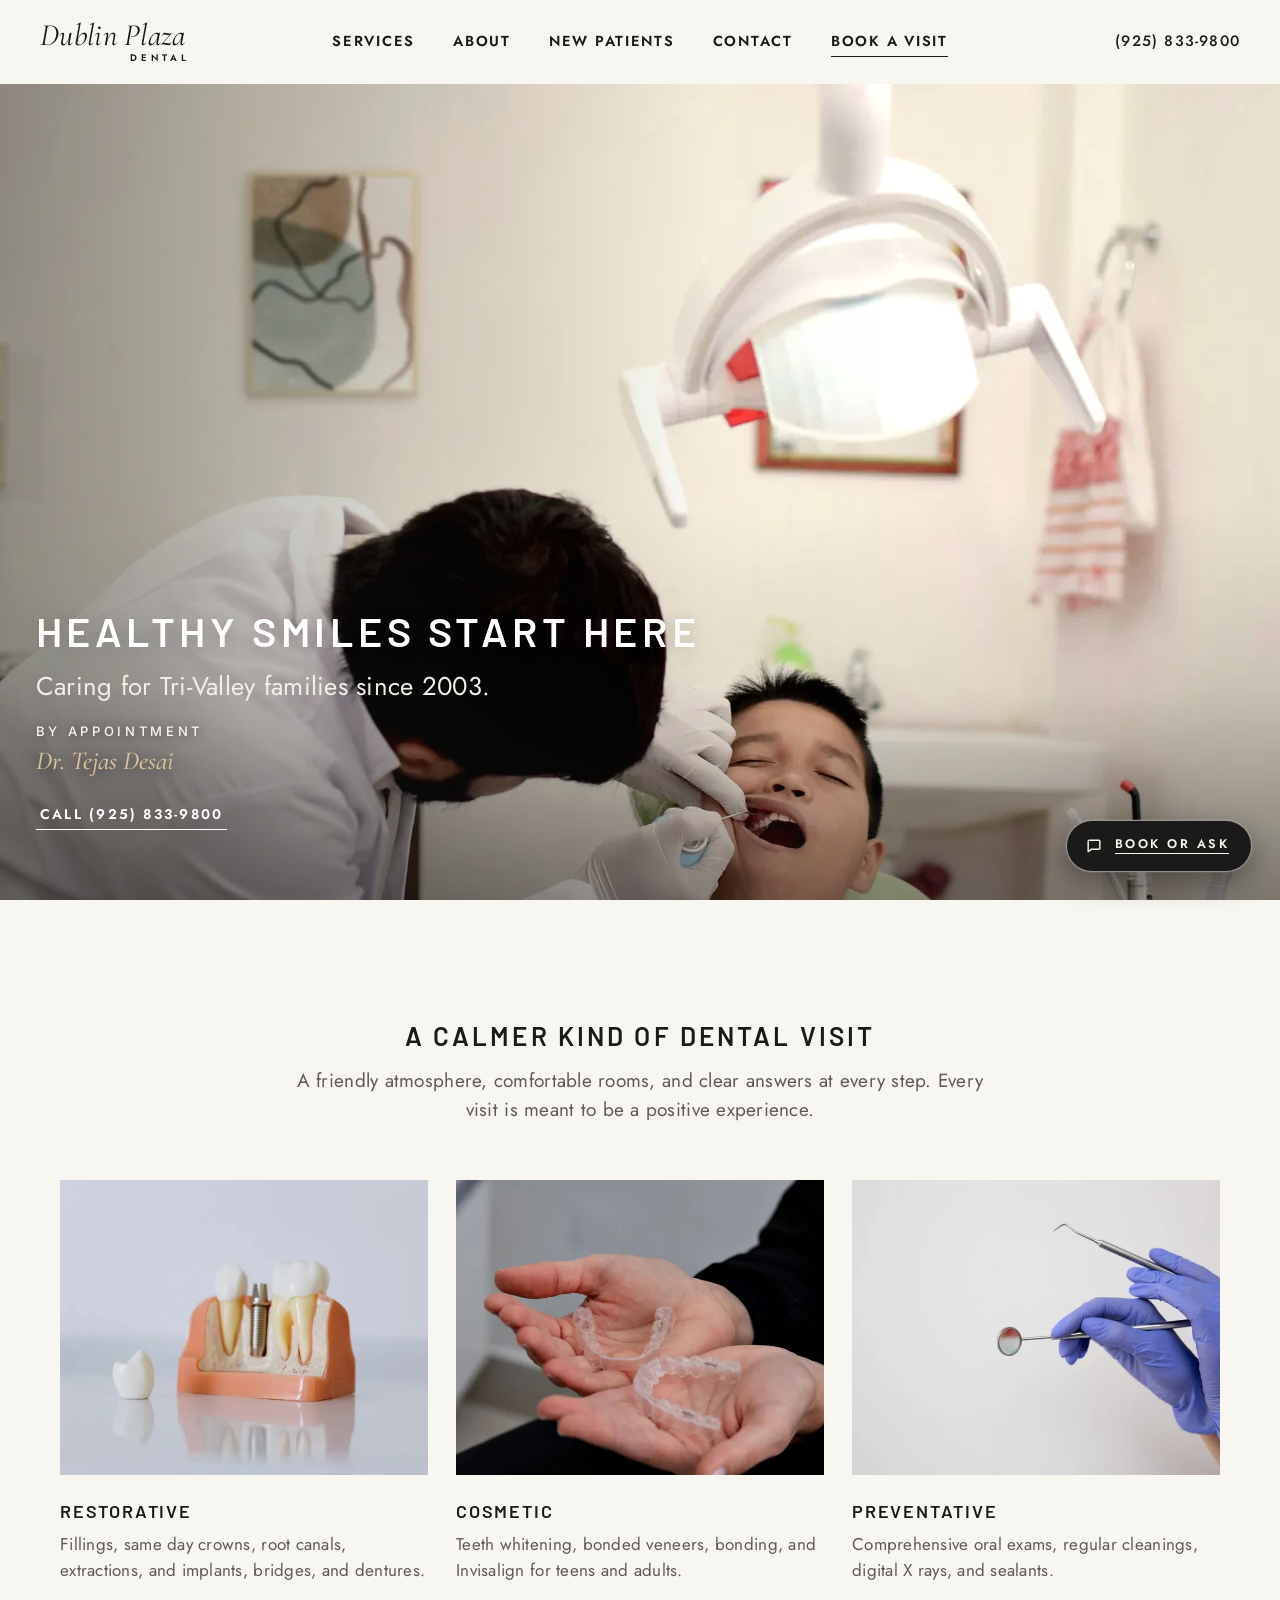
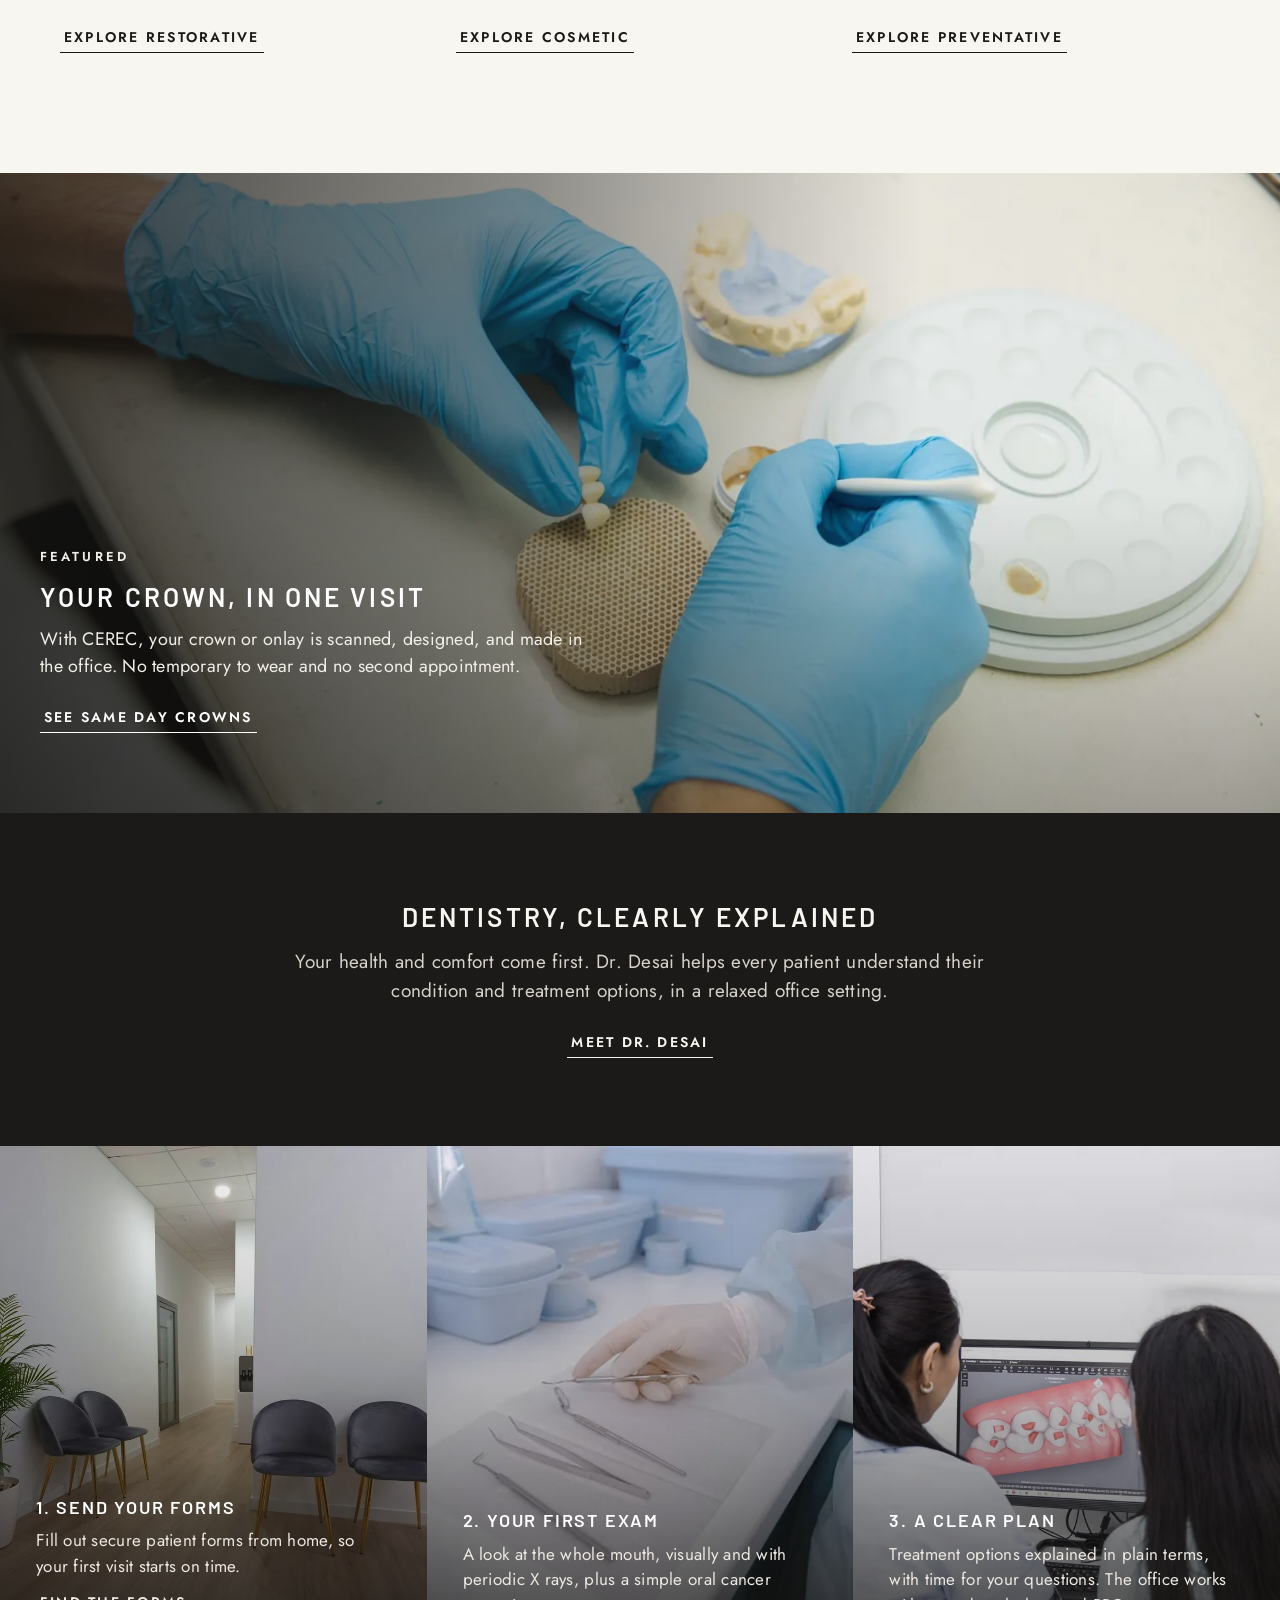
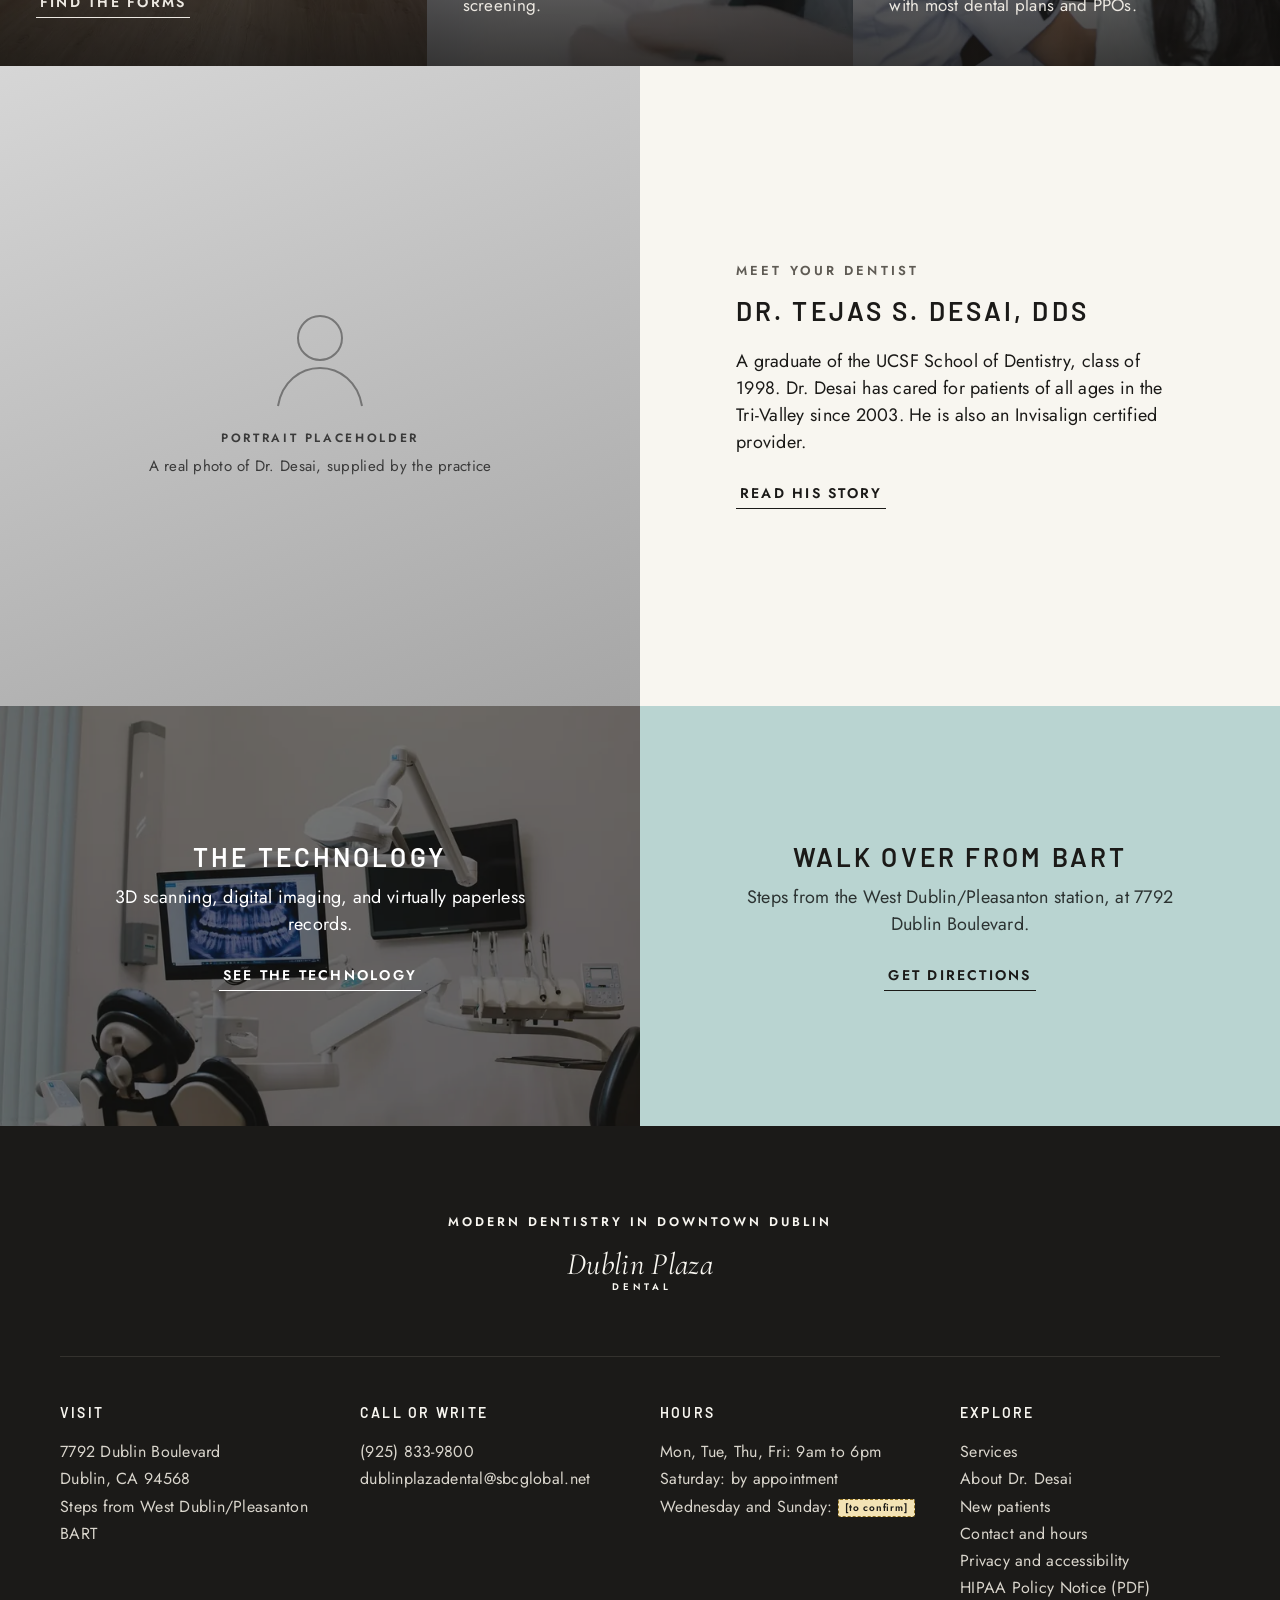
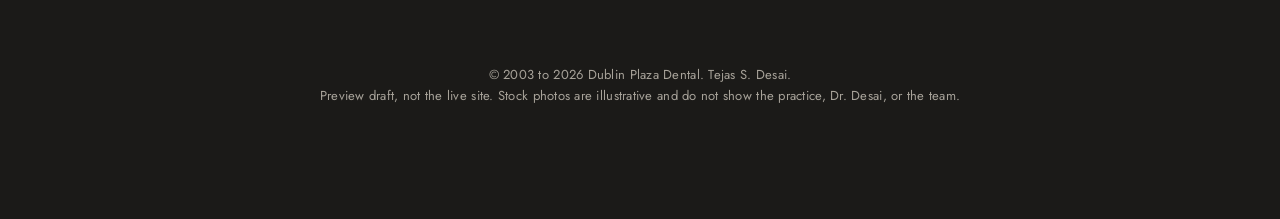
==== index.html @ 6b8dfa7a "Add Dublin Plaza Dental site draft for GitHub Pages preview." ====
<!doctype html>
<html lang="en"><head><meta charset="utf-8"><meta name="viewport" content="width=device-width, initial-scale=1">
<title>Dublin Plaza Dental | Dr. Tejas S. Desai | Dentist in Dublin, CA</title>
<meta name="description" content="Restorative, cosmetic, and preventative dentistry from Dr. Tejas S. Desai, caring for Tri-Valley families in downtown Dublin since 2003.">
<meta name="robots" content="noindex, nofollow">
<link rel="canonical" href="https://agentiksystems.ai/dublinplazadental/">
<meta property="og:type" content="website"><meta property="og:site_name" content="Dublin Plaza Dental">
<meta property="og:title" content="Dublin Plaza Dental | Dr. Tejas S. Desai | Dentist in Dublin, CA"><meta property="og:description" content="Restorative, cosmetic, and preventative dentistry from Dr. Tejas S. Desai, caring for Tri-Valley families in downtown Dublin since 2003.">
<meta property="og:url" content="https://agentiksystems.ai/dublinplazadental/"><meta property="og:image" content="https://agentiksystems.ai/dublinplazadental/images/og-image.jpg">
<meta property="og:image:width" content="1200"><meta property="og:image:height" content="630">
<meta property="og:image:alt" content="A patient in a dental chair talking with a clinician in a treatment room"><meta name="twitter:card" content="summary_large_image">
<meta name="theme-color" content="#f8f6f0">
<link rel="icon" href="favicon.svg" type="image/svg+xml">
<link rel="preload" href="fonts/jost-latin.woff2" as="font" type="font/woff2" crossorigin>
<link rel="preload" href="fonts/barlow-600-latin.woff2" as="font" type="font/woff2" crossorigin>
<link rel="stylesheet" href="styles.css"><link rel="stylesheet" href="chat.css">
<style>
/* v5 hero rotation: restore natural color, soft type veil. */
.hero>img{filter:saturate(1.05) contrast(1.03) brightness(1.01);object-position:50% 50%}
.hero::after{background:linear-gradient(90deg,rgba(20,19,17,.40) 0%,rgba(20,19,17,.16) 30%,rgba(20,19,17,0) 56%),linear-gradient(0deg,rgba(20,19,17,.44) 0%,rgba(20,19,17,.10) 26%,rgba(20,19,17,0) 48%)}
.hero .tint{position:absolute;inset:0;pointer-events:none;background:linear-gradient(90deg,rgba(185,212,209,.05),rgba(40,30,20,.04) 40%,transparent 70%)}
.hero[data-hero=consult]>img{object-position:50% 50%}
.hero[data-hero=chair]>img{object-position:50% 50%}
.hero[data-hero=scan]>img{object-position:50% 50%}
.hero[data-hero=light]>img{object-position:50% 50%}
</style>
<script src="hero-rotate.js"></script>
<script type="application/ld+json">{"@context": "https://schema.org", "@type": "Dentist", "name": "Dublin Plaza Dental", "url": "https://www.desaidpd.com/", "telephone": "+1-925-833-9800", "email": "dublinplazadental@sbcglobal.net", "image": "https://agentiksystems.ai/dublinplazadental/images/og-image.jpg", "address": {"@type": "PostalAddress", "streetAddress": "7792 Dublin Boulevard", "addressLocality": "Dublin", "addressRegion": "CA", "postalCode": "94568", "addressCountry": "US"}, "openingHoursSpecification": [{"@type": "OpeningHoursSpecification", "dayOfWeek": ["Monday", "Tuesday", "Thursday", "Friday"], "opens": "09:00", "closes": "18:00"}], "foundingDate": "2003", "areaServed": "Tri-Valley, California", "employee": {"@type": "Person", "name": "Tejas S. Desai", "jobTitle": "Dentist", "alumniOf": {"@type": "CollegeOrUniversity", "name": "University of California, San Francisco School of Dentistry"}, "memberOf": {"@type": "Organization", "name": "American Dental Association"}}}</script>
</head><body>
<a class="skip" href="#main">Skip to main content</a>
<header class="hdr"><div class="wrap">
<a class="mark" href="index.html" aria-label="Dublin Plaza Dental, home"><span class="s">Dublin Plaza</span> <span class="d">Dental</span></a>
<button class="menu-btn" type="button" aria-expanded="false" aria-controls="site-nav"><span class="menu-lbl">Menu</span><span class="bars" aria-hidden="true"><i></i><i></i><i></i></span></button>
<nav class="nav" id="site-nav" aria-label="Main"><a href="services.html">Services</a><a href="about.html">About</a><a href="new-patients.html">New patients</a><a href="contact.html">Contact</a><a class="book" href="contact.html#request">Book a visit</a><a class="nav-tel" href="tel:+19258339800">Call (925) 833-9800</a></nav>
<a class="tel" href="tel:+19258339800">(925) 833-9800</a>
</div></header>
<main id="main">

<section class="hero" id="hero" aria-labelledby="hero-h">
<script>dpdWriteHero();</script>
<noscript><img src="images/hero-consult-1440.webp" alt="A patient in a dental chair talking with a clinician in a treatment room with wood hexagon tile" width="2880" height="1632"></noscript>
<div class="tint" aria-hidden="true"></div>
<div class="copy">
<h1 id="hero-h">Healthy smiles start here</h1>
<p class="sub">Caring for Tri-Valley families since 2003.</p>
<p class="sign">By appointment<strong>Dr. Tejas Desai</strong></p>
<div class="ctas"><a class="cta" href="tel:+19258339800">Call (925) 833-9800</a></div>
</div>
<!-- Homepage hero stills are credited in IMAGE-CREDITS.md. -->
</section>

<section class="sec center" aria-labelledby="intro-h"><div class="wrap">
<div class="head rv"><h2 id="intro-h">A calmer kind of dental visit</h2>
<p class="lede">A friendly atmosphere, comfortable rooms, and clear answers at every step. Every visit is meant to be a positive experience.</p></div>
<div class="tiles" style="text-align:left">
<article class="tile rv"><figure><img src="images/implant-model-800.webp" srcset="images/implant-model-800.webp 800w, images/implant-model-1600.webp 1600w" sizes="(max-width:640px) 100vw, (max-width:1024px) 50vw, 400px" width="1600" height="1067" alt="A dental implant model with a crown beside it on a light table" loading="lazy" decoding="async"></figure>
<h3>Restorative</h3><p>Fillings, same day crowns, root canals, extractions, and implants, bridges, and dentures.</p><a class="cta" href="restorative.html">Explore restorative</a></article>
<article class="tile rv d1"><figure><img src="images/clear-aligners-hands-800.webp" srcset="images/clear-aligners-hands-800.webp 800w, images/clear-aligners-hands-1600.webp 1600w" sizes="(max-width:640px) 100vw, (max-width:1024px) 50vw, 400px" width="1600" height="1067" alt="Open hands holding a pair of clear aligners" loading="lazy" decoding="async"></figure>
<h3>Cosmetic</h3><p>Teeth whitening, bonded veneers, bonding, and Invisalign for teens and adults.</p><a class="cta" href="cosmetic.html">Explore cosmetic</a></article>
<article class="tile rv d2"><figure><img src="images/mirror-and-explorer-800.webp" srcset="images/mirror-and-explorer-800.webp 800w, images/mirror-and-explorer-1600.webp 1600w" sizes="(max-width:640px) 100vw, (max-width:1024px) 50vw, 400px" width="1600" height="1067" alt="A gloved hand holding a dental mirror and explorer" loading="lazy" decoding="async"></figure>
<h3>Preventative</h3><p>Comprehensive oral exams, regular cleanings, digital X rays, and sealants.</p><a class="cta" href="preventative.html">Explore preventative</a></article>
</div></div></section>

<section class="panel" aria-labelledby="crown-h">
<img src="images/hands-shaping-restoration-800.webp" srcset="images/hands-shaping-restoration-800.webp 800w, images/hands-shaping-restoration-1600.webp 1600w" sizes="100vw" width="1600" height="1066" alt="Gloved hands shaping a dental restoration at a bright workbench" loading="lazy" decoding="async">
<div class="copy rv"><p class="eyebrow">Featured</p><h2 id="crown-h">Your crown, in one visit</h2>
<p>With CEREC, your crown or onlay is scanned, designed, and made in the office. No temporary to wear and no second appointment.</p>
<div class="ctas"><a class="cta" href="restorative.html#crowns">See same day crowns</a></div></div>
</section>

<section class="sec tight dark center" aria-labelledby="explain-h"><div class="wrap rv">
<h2 id="explain-h">Dentistry, clearly explained</h2>
<p class="lede">Your health and comfort come first. Dr. Desai helps every patient understand their condition and treatment options, in a relaxed office setting.</p>
<div class="ctas"><a class="cta" href="about.html">Meet Dr. Desai</a></div>
</div></section>

<section class="steps" aria-label="Your first visit">
<div class="step"><img src="images/calm-waiting-area-800.webp" srcset="images/calm-waiting-area-800.webp 800w, images/calm-waiting-area-1600.webp 1350w" sizes="(max-width:1024px) 100vw, 34vw" width="1350" height="1800" alt="A quiet hallway with upholstered chairs and a wood floor" loading="lazy" decoding="async"><div class="copy rv"><h3>1. Send your forms</h3><p>Fill out secure patient forms from home, so your first visit starts on time.</p><p><a class="cta" href="new-patients.html#forms">Find the forms</a></p></div></div>
<div class="step"><img src="images/gloved-hands-instruments-800.webp" srcset="images/gloved-hands-instruments-800.webp 800w, images/gloved-hands-instruments-1600.webp 1600w" sizes="(max-width:1024px) 100vw, 34vw" width="1600" height="1067" alt="Gloved hands setting out sterile dental instruments on a tray" loading="lazy" decoding="async"><div class="copy rv d1"><h3>2. Your first exam</h3><p>A look at the whole mouth, visually and with periodic X rays, plus a simple oral cancer screening.</p></div></div>
<div class="step"><img src="images/consult-3d-scan-screen-800.webp" srcset="images/consult-3d-scan-screen-800.webp 800w, images/consult-3d-scan-screen-1600.webp 1600w" sizes="(max-width:1024px) 100vw, 34vw" width="1600" height="1600" alt="A clinician and a patient reviewing a 3D scan of teeth on a monitor" loading="lazy" decoding="async"><div class="copy rv d2"><h3>3. A clear plan</h3><p>Treatment options explained in plain terms, with time for your questions. The office works with most dental plans and PPOs.</p></div></div>
</section>

<section class="split" aria-labelledby="dr-h">
<div class="portrait" role="img" aria-label="Placeholder for a portrait of Dr. Desai"><div class="ph">
<svg viewBox="0 0 120 120" aria-hidden="true"><circle cx="60" cy="44" r="22" fill="none" stroke="currentColor" stroke-width="2"/><path d="M18 112c4-24 22-38 42-38s38 14 42 38" fill="none" stroke="currentColor" stroke-width="2"/></svg>
<b>Portrait placeholder</b><span>A real photo of Dr. Desai, supplied by the practice</span></div></div>
<div class="txt rv"><p class="eyebrow">Meet your dentist</p><h2 id="dr-h">Dr. Tejas S. Desai, DDS</h2>
<p style="margin-top:22px">A graduate of the UCSF School of Dentistry, class of 1998. Dr. Desai has cared for patients of all ages in the Tri‑Valley since 2003. He is also an Invisalign certified provider.</p>
<div class="ctas"><a class="cta" href="about.html">Read his story</a></div></div>
</section>

<section class="duo" aria-label="Technology and directions">
<div class="img"><img src="images/digital-xray-operatory-800.webp" srcset="images/digital-xray-operatory-800.webp 800w, images/digital-xray-operatory-1600.webp 1600w" sizes="(max-width:1024px) 100vw, 50vw" width="1600" height="1067" alt="A treatment room with a monitor showing a digital X ray" loading="lazy" decoding="async"><div class="in rv"><h2>The technology</h2><p>3D scanning, digital imaging, and virtually paperless records.</p><div class="ctas" style="justify-content:center"><a class="cta" href="about.html#technology">See the technology</a></div></div></div>
<div class="mistbg"><div class="rv"><h2>Walk over from BART</h2><p>Steps from the West Dublin/Pleasanton station, at 7792 Dublin Boulevard.</p><div class="ctas" style="justify-content:center"><a class="cta" href="contact.html#directions">Get directions</a></div></div></div>
</section>

</main>
<footer class="ftr"><div class="wrap">
<div class="top"><p class="tag">Modern dentistry in downtown Dublin</p><a class="mark" href="index.html" aria-label="Dublin Plaza Dental, home"><span class="s">Dublin Plaza</span> <span class="d">Dental</span></a></div>
<div class="grid">
<div><h2 class="h3">Visit</h2><address><p>7792 Dublin Boulevard<br>Dublin, CA 94568<br>Steps from West Dublin/Pleasanton BART</p></address></div>
<div><h2 class="h3">Call or write</h2><p><a href="tel:+19258339800">(925) 833-9800</a><br><a href="mailto:dublinplazadental@sbcglobal.net">dublinplazadental@sbcglobal.net</a></p></div>
<div><h2 class="h3">Hours</h2><p>Mon, Tue, Thu, Fri: 9am to 6pm<br>Saturday: by appointment<br>Wednesday and Sunday: <span class="tbc">[to confirm]</span></p></div>
<div><h2 class="h3">Explore</h2><ul><li><a href="services.html">Services</a></li><li><a href="about.html">About Dr. Desai</a></li><li><a href="new-patients.html">New patients</a></li><li><a href="contact.html">Contact and hours</a></li><li><a href="privacy.html">Privacy and accessibility</a></li><li><a href="https://www.desaidpd.com/documents/HIPAA_Policy.pdf" rel="noopener">HIPAA Policy Notice (PDF)</a></li></ul></div>
</div>
<p class="base">&copy; 2003 to 2026 Dublin Plaza Dental. Tejas S. Desai.<br>Preview draft, not the live site. Stock photos are illustrative and do not show the practice, Dr. Desai, or the team.</p>
</div></footer>
<script src="main.js" defer></script>
<script src="chat.js" defer></script>
</body></html>
---- styles.css ----
/* Dublin Plaza Dental, full site draft v1. Fonts are self hosted WOFF2 subsets (SIL OFL). */
@font-face{font-family:"Jost";src:url(fonts/jost-latin.woff2) format("woff2");font-weight:300 700;font-display:swap}
@font-face{font-family:"Barlow";src:url(fonts/barlow-600-latin.woff2) format("woff2");font-weight:600;font-display:swap}
@font-face{font-family:"Cormorant";src:url(fonts/cormorant-italic-latin.woff2) format("woff2");font-weight:300 700;font-style:italic;font-display:swap}
@font-face{font-family:"Inter";src:url(fonts/inter-500-latin.woff2) format("woff2");font-weight:500;font-display:swap}
:root{
  --ink:#1b1a18; --ink2:#2a2825; --paper:#f8f6f0; --paper2:#efebe2; --mist:#b9d4d1; --mist2:#dceae7;
  --stone:#5f5b54; --line:#d9d4c8; --white:#fff;
  --sans:"Jost",system-ui,sans-serif; --head:"Barlow","Jost",system-ui,sans-serif; --script:"Cormorant",Georgia,serif;
  --wrap:1240px; --hdr:84px;
}
*{box-sizing:border-box;margin:0;padding:0}
html{scroll-behavior:smooth;scroll-padding-top:var(--hdr)}
body{font:400 18px/1.5 var(--sans);letter-spacing:.015em;color:var(--ink);background:var(--paper);-webkit-font-smoothing:antialiased}
img,video{display:block;max-width:100%}
a{color:inherit}
ul{list-style:none}
.wrap{max-width:var(--wrap);margin:0 auto;padding:0 40px}
.sr{position:absolute!important;width:1px;height:1px;overflow:hidden;clip:rect(0 0 0 0);white-space:nowrap}
.skip{position:absolute;left:16px;top:-60px;background:var(--ink);color:var(--paper);padding:10px 16px;z-index:100;text-decoration:none;font-weight:600}
.skip:focus{top:12px}
:focus-visible{outline:2px solid var(--ink);outline-offset:3px}
.dark :focus-visible,.over :focus-visible,.ftr :focus-visible{outline-color:var(--mist)}

/* Type */
h1,h2,h3,.h{font-family:var(--head);font-weight:600;text-transform:uppercase;letter-spacing:.12em;line-height:1.2}
h1{font-size:34px}
h2{font-size:26px}
h3{font-size:18px;letter-spacing:.1em}
.eyebrow{font:600 13px/1 var(--sans);text-transform:uppercase;letter-spacing:.24em;color:var(--stone);margin-bottom:18px}
.dark .eyebrow,.over .eyebrow{color:var(--mist)}
.lede{font-size:19px;color:var(--stone);max-width:720px}
.dark .lede{color:#d6d2c9}
p+p{margin-top:14px}

/* Text link CTA, the Apa signature: uppercase with a thin rule under it */
.cta{display:inline-block;font:600 14px/1 var(--sans);text-transform:uppercase;letter-spacing:.16em;text-decoration:none;padding:0 4px 8px;border-bottom:1px solid currentColor;transition:border-color .3s,color .3s,letter-spacing .3s}
.cta:hover{border-color:var(--mist);letter-spacing:.2em}
.cta.dim{opacity:.85}
.ctas{display:flex;gap:36px;align-items:center;margin-top:30px;flex-wrap:wrap}
.center .ctas{justify-content:center}

/* Review notes for the practice: subtle, but easy for a reviewer to find */
.rn{display:inline-block;vertical-align:middle;margin-left:8px;font:600 10px/1 var(--sans);letter-spacing:.14em;text-transform:uppercase;color:var(--ink);background:var(--mist2);border:1px dashed #6f9692;padding:4px 7px;border-radius:2px;cursor:help}
.fine{font-size:13px;color:var(--stone);margin-top:16px;letter-spacing:.02em}
.dark .fine{color:#b9b4aa}

/* Header */
.hdr{position:sticky;top:0;z-index:50;height:var(--hdr);background:var(--paper);border-bottom:1px solid transparent;transition:box-shadow .3s,border-color .3s}
.hdr.scrolled{box-shadow:0 6px 24px rgba(27,26,24,.06);border-color:var(--line)}
.hdr .wrap{max-width:none;padding:0 40px;height:100%;display:grid;grid-template-columns:1fr auto 1fr;align-items:center}
.mark{display:inline-flex;flex-direction:column;align-items:flex-end;text-decoration:none;line-height:1;justify-self:start}
.mark .s{font:italic 400 31px/1 var(--script);letter-spacing:.01em}
.mark .d{font:600 9.5px/1 var(--sans);letter-spacing:.42em;margin:3px -.42em 0 0;text-transform:uppercase}
.nav{display:flex;gap:38px}
.nav a{font:600 14.5px/1 var(--sans);text-transform:uppercase;letter-spacing:.12em;text-decoration:none;padding:8px 0;border-bottom:1px solid transparent;transition:border-color .3s}
.nav a:hover,.nav a[aria-current=page]{border-color:var(--ink)}
.nav a.book{border-color:var(--ink)}
.nav a.book:hover{border-color:var(--mist)}
.hdr .tel{justify-self:end;font:500 15px/1 var(--sans);letter-spacing:.08em;text-decoration:none}
.hdr .tel:hover{text-decoration:underline;text-underline-offset:5px}

/* Hero */
.hero{position:relative;height:calc(100vh - var(--hdr));min-height:720px;max-height:900px;overflow:hidden;background:#cfd6d6;color:var(--white)}
.hero video,.hero>img{position:absolute;inset:0;width:100%;height:100%;object-fit:cover;filter:saturate(.82) contrast(1.02)}
.hero::after{content:"";position:absolute;inset:0;background:linear-gradient(90deg,rgba(20,19,17,.62) 0%,rgba(20,19,17,.28) 38%,rgba(20,19,17,0) 62%),linear-gradient(0deg,rgba(20,19,17,.5) 0%,rgba(20,19,17,0) 45%)}
.hero .copy{position:absolute;left:clamp(20px,2.8vw,40px);bottom:clamp(36px,5.5vw,72px);z-index:2;max-width:min(900px,calc(100% - 2 * clamp(20px,2.8vw,40px)))}
.hero h1{font-size:clamp(26px,1.15rem + 1.78vw,44px);font-weight:600;letter-spacing:.11em;line-height:1.12;text-wrap:balance;text-shadow:0 1px 18px rgba(0,0,0,.18)}
.hero .sub{font-size:clamp(17px,0.85rem + 0.95vw,27px);margin-top:clamp(10px,1vw,16px);max-width:min(540px,100%);color:#f1eee8}
.hero .sign{margin-top:clamp(14px,1.4vw,22px);font-family:"Inter",var(--sans);font-size:clamp(11px,0.5rem + 0.4vw,13px);font-weight:500;letter-spacing:.28em;text-transform:uppercase;color:rgba(255,251,244,.96);line-height:1.2;text-shadow:0 1px 10px rgba(0,0,0,.5)}
.hero .sign strong{display:block;font-family:var(--script);font-style:italic;font-weight:500;font-size:clamp(20px,1rem + 0.85vw,26px);letter-spacing:0;text-transform:none;color:#D8C29A;margin-top:6px;text-shadow:0 2px 14px rgba(0,0,0,.6)}
@media (min-width:1100px){
.hero .copy{max-width:min(900px,calc(100% - 40px - 428px))}
}
.vctl{position:absolute;right:40px;top:28px;z-index:3;display:flex;align-items:center;gap:10px;background:rgba(20,19,17,.42);color:#fff;border:1px solid rgba(255,255,255,.5);font:600 11px/1 var(--sans);letter-spacing:.16em;text-transform:uppercase;padding:9px 14px;border-radius:30px;cursor:pointer}
.vctl:hover{background:rgba(20,19,17,.65)}
.stock{position:absolute;right:12px;bottom:10px;z-index:3;font:400 11px/1.3 var(--sans);letter-spacing:.04em;color:#fff;background:rgba(20,19,17,.5);padding:4px 8px;border-radius:2px}

/* Sections */
.sec{padding:120px 0}
.sec.tight{padding:88px 0}
.alt{background:var(--paper2)}
.dark{background:var(--ink);color:var(--paper)}
.mistbg{background:var(--mist)}
.center{text-align:center}
.center .lede{margin:16px auto 0}
.head{margin-bottom:56px}

/* Tiles, three across, image above text */
.tiles{display:grid;grid-template-columns:repeat(3,1fr);gap:28px}
.tile figure{position:relative;overflow:hidden;aspect-ratio:4/3.2;background:var(--paper2)}
.tile img{width:100%;height:100%;object-fit:cover;transition:transform 1.2s cubic-bezier(.2,.7,.2,1)}
.tile:hover img{transform:scale(1.04)}
.tile h3{margin:26px 0 10px}
.tile p{color:var(--stone);font-size:17px;min-height:78px}
.tile .cta{margin-top:20px}

/* Full bleed image panel with copy lower left */
.panel{position:relative;min-height:640px;color:#fff;overflow:hidden;display:flex;align-items:flex-end}
.panel>img{position:absolute;inset:0;width:100%;height:100%;object-fit:cover}
.panel::after{content:"";position:absolute;inset:0;background:linear-gradient(90deg,rgba(20,19,17,.8) 0%,rgba(20,19,17,.45) 42%,rgba(20,19,17,.05) 72%),linear-gradient(0deg,rgba(20,19,17,.35) 0%,rgba(20,19,17,0) 50%)}
.panel .copy{position:relative;z-index:2;padding:0 40px 80px;max-width:640px}
.panel p{margin-top:14px;color:#f1eee8}
.panel .rn{background:rgba(255,255,255,.9)}

/* Steps: image tiles with numbered copy on top, edge to edge */
.steps{display:grid;grid-template-columns:repeat(3,1fr)}
.step{position:relative;min-height:520px;color:#fff;overflow:hidden;display:flex;align-items:flex-end}
.step>img{position:absolute;inset:0;width:100%;height:100%;object-fit:cover;transition:transform 1.4s cubic-bezier(.2,.7,.2,1)}
.step:hover>img{transform:scale(1.04)}
.step::after{content:"";position:absolute;inset:0;background:linear-gradient(0deg,rgba(20,19,17,.82) 0%,rgba(20,19,17,.25) 55%,rgba(20,19,17,.05) 100%)}
.step .copy{position:relative;z-index:2;padding:0 36px 48px}
.step p{margin-top:10px;font-size:17px;color:#ece8e1}
.step .stock{top:12px;bottom:auto}

/* Split layouts */
.split{display:grid;grid-template-columns:1fr 1fr;min-height:640px}
.split .txt{display:flex;flex-direction:column;justify-content:center;padding:90px 96px}
.split .media{position:relative;overflow:hidden}
.split .media>img{position:absolute;inset:0;width:100%;height:100%;object-fit:cover}
.split.rev .media{order:2}
.portrait{position:relative;background:linear-gradient(160deg,#d8d6d0,#a9a69f);display:flex;align-items:center;justify-content:center;min-height:640px;filter:grayscale(1)}
.portrait .ph{text-align:center;color:#3c3a36}
.portrait svg{width:120px;height:120px;opacity:.55;margin:0 auto 18px;display:block}
.portrait .ph b{display:block;font:600 12px/1 var(--sans);letter-spacing:.22em;text-transform:uppercase;margin-bottom:8px}
.portrait .ph span{font-size:15px}
.creds{display:grid;grid-template-columns:1fr 1fr;gap:22px 32px;margin-top:34px;padding-top:28px;border-top:1px solid var(--line)}
.creds b{display:block;font:600 13px/1.3 var(--head);letter-spacing:.14em;text-transform:uppercase}
.creds span{font-size:15px;color:var(--stone)}

/* Duo: dark image block plus a mist color block, like Apa's docuseries row */
.duo{display:grid;grid-template-columns:1fr 1fr}
.duo>div{min-height:420px;position:relative;display:flex;align-items:center;justify-content:center;text-align:center;padding:60px}
.duo .img{color:#fff;overflow:hidden}
.duo .img>img{position:absolute;inset:0;width:100%;height:100%;object-fit:cover}
.duo .img::after{content:"";position:absolute;inset:0;background:rgba(20,19,17,.58)}
.duo .img .in{position:relative;z-index:2}
.duo p{margin-top:12px;max-width:440px}
.duo .mistbg p{color:#2c3332}

/* Page banner, short and centered, like Apa's inner pages */
.banner{position:relative;height:460px;display:flex;align-items:center;justify-content:center;text-align:center;color:#fff;overflow:hidden}
.banner>img{position:absolute;inset:0;width:100%;height:100%;object-fit:cover}
.banner::after{content:"";position:absolute;inset:0;background:rgba(20,19,17,.52)}
.banner .in{text-shadow:0 1px 16px rgba(0,0,0,.25)}
.banner .in{position:relative;z-index:2;max-width:760px;padding:0 40px}
.banner h1{font-size:38px;letter-spacing:.2em}
.banner p{margin-top:16px;font-size:20px;color:#f1eee8}

/* Anchor index under the banner */
.index{display:grid;grid-template-columns:repeat(4,1fr);border-bottom:1px solid var(--line)}
.index a{display:block;padding:30px 24px;text-align:center;text-decoration:none;font:600 13.5px/1 var(--sans);letter-spacing:.18em;text-transform:uppercase;border-right:1px solid var(--line);transition:background .3s}
.index a:last-child{border-right:0}
.index a:hover{background:var(--paper2)}

/* Lists */
.list{margin-top:28px;border-top:1px solid var(--line)}
.list li{padding:16px 0;border-bottom:1px solid var(--line);display:flex;justify-content:space-between;align-items:center;gap:20px;font-size:17px}
.list a{text-decoration:none}
.list a:hover{text-decoration:underline;text-underline-offset:5px}
.list .tag{font:600 11px/1 var(--sans);letter-spacing:.16em;text-transform:uppercase;color:var(--stone)}

/* Numbered columns */
.cols{display:grid;gap:48px}
.cols.c3{grid-template-columns:repeat(3,1fr)}
.cols.c4{grid-template-columns:repeat(4,1fr);gap:36px}
.cols.c2{grid-template-columns:1fr 1fr;gap:72px}
.col .n{display:block;font:500 13px/1 var(--head);letter-spacing:.2em;color:var(--stone);margin-bottom:22px;padding-bottom:18px;border-bottom:1px solid var(--line)}
.dark .col .n{color:var(--mist);border-color:#3b3934}
.col h3{margin-bottom:12px}
.col p{font-size:17px;color:var(--stone)}
.dark .col p{color:#cfcac0}

/* Technology cards with images */
.tech{display:grid;grid-template-columns:repeat(4,1fr);gap:24px}
.tech figure{position:relative;aspect-ratio:1/1.05;overflow:hidden;background:var(--paper2);margin-bottom:22px}
.tech img{width:100%;height:100%;object-fit:cover}
.tech h3{font-size:16px;margin-bottom:10px}
.tech p{font-size:16px;color:var(--stone)}

/* FAQ accordion */
.faq{max-width:900px;margin:0 auto;border-top:1px solid var(--line)}
.faq details{border-bottom:1px solid var(--line)}
.faq summary{list-style:none;cursor:pointer;padding:26px 48px 26px 0;position:relative;font:600 16px/1.3 var(--head);letter-spacing:.12em;text-transform:uppercase}
.faq summary::-webkit-details-marker{display:none}
.faq summary::after{content:"";position:absolute;right:6px;top:50%;width:16px;height:16px;margin-top:-8px;background:linear-gradient(currentColor,currentColor) center/16px 1.5px no-repeat,linear-gradient(currentColor,currentColor) center/1.5px 16px no-repeat;transition:transform .35s}
.faq details[open] summary::after{transform:rotate(45deg)}
.faq details p{padding:0 48px 28px 0;color:var(--stone);max-width:760px}

/* Contact */
.contact{display:grid;grid-template-columns:5fr 7fr;gap:96px}
.contact h2{margin-bottom:22px}
.addr{font:600 16px/1.6 var(--head);letter-spacing:.12em;text-transform:uppercase}
.addr a{text-decoration:none}
.meta{margin-top:30px;font-size:17px}
.meta a{text-decoration:none;border-bottom:1px solid #6d6a63}
.meta a:hover{border-color:var(--mist)}
.hours{width:100%;border-collapse:collapse;margin-top:12px;font-size:16px}
.hours th,.hours td{text-align:left;padding:12px 0;border-bottom:1px solid #3b3934;font-weight:400;vertical-align:middle}
.hours th{color:#cfcac0;width:44%}
.lbl{font:600 12px/1 var(--sans);letter-spacing:.2em;text-transform:uppercase;color:var(--mist);margin:34px 0 6px}
form .row{display:grid;grid-template-columns:1fr 1fr;gap:22px}
form label{display:block;font:600 12px/1 var(--sans);letter-spacing:.16em;text-transform:uppercase;color:#d6d2c9;margin:22px 0 10px}
form input,form select{width:100%;font:400 17px/1.3 var(--sans);color:var(--ink);background:var(--paper);border:1px solid var(--paper);border-radius:0;padding:14px 14px}
form input:focus,form select:focus{outline:2px solid var(--mist);outline-offset:2px}
form button{margin-top:34px;background:none;color:var(--paper);border:0;cursor:pointer}
.sample{display:inline-block;font:600 10px/1 var(--sans);letter-spacing:.18em;text-transform:uppercase;color:var(--ink);background:var(--mist);padding:5px 8px;margin-bottom:18px}
.status{margin-top:18px;font-size:15px;color:var(--mist);min-height:22px}
.map{position:relative;background:var(--paper2);border:1px solid var(--line);aspect-ratio:4/3}
.map svg{width:100%;height:100%}
.map .tagph{position:absolute;right:16px;bottom:16px;font:600 10px/1 var(--sans);letter-spacing:.18em;text-transform:uppercase;background:var(--ink);color:var(--paper);padding:6px 9px}
.caption{font-size:12.5px;color:var(--stone);margin-top:10px}

/* Footer */
.ftr{background:var(--ink);color:#d9d5cc;padding:90px 0 40px}
.ftr .top{text-align:center;padding-bottom:64px}
.ftr .tag{font:600 12.5px/1 var(--sans);letter-spacing:.24em;text-transform:uppercase;color:var(--paper)}
.ftr .mark{align-items:center;margin-top:20px;color:var(--paper)}
.ftr .mark .d{margin-right:-.42em}
.ftr .grid{display:grid;grid-template-columns:repeat(4,1fr);gap:40px;padding-top:48px;border-top:1px solid #34322e}
.ftr h3{font-size:14px;letter-spacing:.16em;color:var(--paper);margin-bottom:16px}
.ftr p,.ftr li{font-size:16px;line-height:1.7}
.ftr a{text-decoration:none}
.ftr a:hover{text-decoration:underline;text-underline-offset:4px}
.ftr .base{margin-top:64px;text-align:center;font-size:13px;color:#a7a299;line-height:1.6}

/* Restrained motion: gentle fade up on scroll, only when JS runs and motion is allowed */
.js .rv{opacity:0;transform:translateY(22px);transition:opacity 1s ease,transform 1s cubic-bezier(.2,.7,.2,1)}
.js .rv.in{opacity:1;transform:none}
.js .rv.d1{transition-delay:.12s}.js .rv.d2{transition-delay:.24s}
@media (prefers-reduced-motion:reduce){
  html{scroll-behavior:auto}
  .js .rv{opacity:1;transform:none;transition:none}
  *{transition:none!important;animation:none!important}
}

/* ===== Full site v1 additions ===== */
.hdr .nav .nav-tel{display:none}
.menu-btn{display:none;justify-self:end;align-items:center;gap:10px;background:none;border:0;color:var(--ink);font:600 13px/1 var(--sans);letter-spacing:.18em;text-transform:uppercase;padding:12px 4px;cursor:pointer}
.menu-btn .bars{position:relative;width:22px;height:12px}
.menu-btn .bars i{position:absolute;left:0;right:0;height:1.5px;background:currentColor;transition:transform .3s,top .3s,opacity .2s}
.menu-btn .bars i:nth-child(1){top:0}.menu-btn .bars i:nth-child(2){top:5px}.menu-btn .bars i:nth-child(3){top:10px}
.menu-btn[aria-expanded=true] .bars i:nth-child(1){top:5px;transform:rotate(45deg)}
.menu-btn[aria-expanded=true] .bars i:nth-child(2){opacity:0}
.menu-btn[aria-expanded=true] .bars i:nth-child(3){top:5px;transform:rotate(-45deg)}

/* To confirm markers: visible to reviewers, listed in TO-CONFIRM.md */
.tbc{display:inline-block;font:600 11px/1.2 var(--sans);letter-spacing:.08em;color:#1b1a18;background:#f3e3b5;border:1px dashed #8a6d1f;padding:2px 6px;border-radius:2px;vertical-align:middle}
.dark .tbc{background:#f3e3b5;color:#1b1a18}

/* Photo credit required by CC BY-SA, small and quiet */
.credit{position:absolute;right:12px;bottom:10px;z-index:3;font:400 11px/1.3 var(--sans);letter-spacing:.04em;color:#fff;background:rgba(20,19,17,.55);padding:4px 8px;border-radius:2px}
.credit a{color:#fff}

/* Chapters: numbered service overview */
.chapters{border-top:1px solid var(--line)}
.chapter{display:grid;grid-template-columns:120px 1.1fr 1fr;gap:56px;padding:64px 0;border-bottom:1px solid var(--line);align-items:start}
.chapter .num{font:500 15px/1 var(--head);letter-spacing:.2em;color:var(--stone);padding-top:8px}
.chapter h2{margin-bottom:16px}
.chapter p{color:var(--stone);max-width:520px}
.chapter figure{aspect-ratio:4/3;overflow:hidden;background:var(--paper2)}
.chapter figure img{width:100%;height:100%;object-fit:cover}
.chapter .list{margin-top:24px}
.chapter .list a{display:flex;justify-content:space-between;width:100%;padding:2px 0}
.chapter .list a::after{content:"\2192";color:var(--stone);transition:transform .3s}
.chapter .list a:hover::after{transform:translateX(4px)}

/* Service detail rows */
.svc{display:grid;grid-template-columns:5fr 7fr;gap:80px;padding:88px 0;border-bottom:1px solid var(--line)}
.svc:last-child{border-bottom:0}
.svc .lead{position:sticky;top:calc(var(--hdr) + 32px);align-self:start}
.svc .lead .n{display:block;font:500 13px/1 var(--head);letter-spacing:.2em;color:var(--stone);margin-bottom:18px}
.svc .lead p{margin-top:16px;color:var(--stone)}
.svc .body>p{max-width:640px}
.svc .body figure{aspect-ratio:16/9;overflow:hidden;margin-bottom:36px;background:var(--paper2)}
.svc .body figure img{width:100%;height:100%;object-fit:cover}
.svc .opts{display:grid;grid-template-columns:1fr 1fr;gap:28px 36px;margin-top:32px}
.svc .opts h3{font-size:15px;margin-bottom:8px}
.svc .opts p{font-size:16px;color:var(--stone)}
.svc .opts>div{padding-top:18px;border-top:1px solid var(--line)}
.dark .svc{border-color:#3b3934}

/* Credential strip */
.credline{display:grid;grid-template-columns:repeat(4,1fr);border-top:1px solid var(--line);border-bottom:1px solid var(--line)}
.credline div{padding:30px 24px;border-right:1px solid var(--line)}
.credline div:last-child{border-right:0}
.credline b{display:block;font:600 12px/1 var(--sans);letter-spacing:.22em;text-transform:uppercase;color:var(--stone);margin-bottom:10px}
.credline span{font:italic 500 24px/1.2 var(--script);color:var(--ink)}

/* Plain page head (no photo) */
.pagehead{padding:120px 0 64px;text-align:center;border-bottom:1px solid var(--line)}
.pagehead h1{font-size:38px;letter-spacing:.2em}
.pagehead p{margin:16px auto 0;font-size:19px;color:var(--stone);max-width:640px}
.prose{max-width:760px;margin:0 auto}
.prose h2{font-size:20px;margin:56px 0 16px}
.prose h2:first-child{margin-top:0}
.prose p,.prose li{color:var(--ink2)}
.prose ul{list-style:disc;padding-left:22px;margin-top:12px}
.prose li+li{margin-top:8px}
.prose a{text-underline-offset:4px}

/* Map facade: loads Google Maps only when asked */
.mapbox{position:relative;aspect-ratio:4/3;background:var(--paper2);border:1px solid var(--line);overflow:hidden}
.mapbox iframe{position:absolute;inset:0;width:100%;height:100%;border:0}
.mapbox .facade{position:absolute;inset:0;display:flex;flex-direction:column;align-items:center;justify-content:center;gap:18px;text-align:center;padding:32px}
.mapbox .facade svg{position:absolute;inset:0;width:100%;height:100%;z-index:0}
.mapbox .facade>*:not(svg){position:relative;z-index:1}
.mapbox .facade p{font-size:15px;color:var(--stone);max-width:320px;background:rgba(248,246,240,.92);padding:6px 10px}
.btn{display:inline-block;font:600 13px/1 var(--sans);letter-spacing:.16em;text-transform:uppercase;background:var(--ink);color:var(--paper);border:1px solid var(--ink);padding:15px 22px;text-decoration:none;cursor:pointer;transition:background .3s,color .3s}
.btn:hover{background:var(--paper);color:var(--ink)}
.maplinks{display:flex;gap:28px;flex-wrap:wrap;margin-top:18px}

/* Forms list with descriptions */
.list li a{font-weight:500}
.list.forms li{align-items:baseline}

/* Footer explore list in two columns */
.ftr .grid ul{columns:1}

/* ===== Responsive ===== */
@media (max-width:1180px){
  .nav{gap:26px}
  .split .txt{padding:72px 56px}
  .chapter{grid-template-columns:80px 1fr 1fr;gap:40px}
}
@media (max-width:1024px){
  :root{--hdr:72px}
  .hdr .wrap{grid-template-columns:1fr auto;padding:0 24px}
  .hdr .tel{display:none}
  .menu-btn{display:inline-flex}
  .mark .s{font-size:27px}
  .nav{display:none;position:fixed;left:0;right:0;top:var(--hdr);bottom:0;background:var(--paper);flex-direction:column;gap:0;padding:12px 24px 40px;overflow-y:auto;border-top:1px solid var(--line);z-index:60}
  .nav.open{display:flex}
  .nav a{font-size:16px;letter-spacing:.14em;padding:22px 2px;border-bottom:1px solid var(--line)}
  .nav a:hover,.nav a[aria-current=page]{border-color:var(--line);color:var(--ink)}
  .nav a[aria-current=page]{text-decoration:underline;text-underline-offset:6px}
  .nav a.book{border-color:var(--line)}
  .hdr .nav .nav-tel{display:block;margin-top:28px;border:1px solid var(--ink);text-align:center;padding:18px}
  body.menu-open{overflow:hidden}
  body.menu-open .cc-launch{visibility:hidden}
  .wrap{padding:0 28px}
  .sec{padding:88px 0}.sec.tight{padding:64px 0}
  .tiles,.tech{grid-template-columns:1fr 1fr}
  .steps{grid-template-columns:1fr}
  .step{min-height:420px}
  .split,.duo{grid-template-columns:1fr}
  .split .media{min-height:420px}
  .split.rev .media{order:0}
  .portrait{min-height:420px}
  .contact{grid-template-columns:1fr;gap:64px}
  .cols.c3,.cols.c4{grid-template-columns:1fr 1fr}
  .cols.c2{grid-template-columns:1fr;gap:48px}
  .chapter{grid-template-columns:1fr;gap:24px;padding:56px 0}
  .chapter .num{padding-top:0}
  .svc{grid-template-columns:1fr;gap:28px;padding:64px 0}
  .svc .lead{position:static}
  .credline{grid-template-columns:1fr 1fr}
  .credline div:nth-child(2){border-right:0}
  .credline div:nth-child(-n+2){border-bottom:1px solid var(--line)}
  .ftr .grid{grid-template-columns:1fr 1fr}
  .index{grid-template-columns:repeat(auto-fit,minmax(160px,1fr))}
  .index a{border-bottom:1px solid var(--line)}
}
@media (max-width:640px){
  body{font-size:17px}
  h2{font-size:22px}
  .wrap{padding:0 20px}
  .hdr .wrap{padding:0 20px}
  .sec{padding:72px 0}.sec.tight{padding:56px 0}
  .head{margin-bottom:40px}
  .hero{height:calc(100svh - var(--hdr));min-height:560px;max-height:760px}
  .hero .copy{bottom:96px}
  .tiles,.tech,.cols.c3,.cols.c4{grid-template-columns:1fr}
  .tile p{min-height:0}
  .panel{min-height:520px}
  .panel .copy{padding:0 20px 56px}
  .split .txt{padding:56px 20px}
  .duo>div{padding:56px 20px;min-height:340px}
  .banner{height:340px}
  .banner h1,.pagehead h1{font-size:28px;letter-spacing:.14em}
  .banner p{font-size:17px}
  .pagehead{padding:72px 0 48px}
  .svc .opts{grid-template-columns:1fr}
  .credline{grid-template-columns:1fr}
  .credline div{border-right:0;border-bottom:1px solid var(--line)}
  .credline div:last-child{border-bottom:0}
  .ftr{padding:64px 0 120px}
  .ftr .grid{grid-template-columns:1fr;gap:32px}
  form .row{grid-template-columns:1fr;gap:0}
  .index a{padding:20px 12px;font-size:12px}
  .list li{flex-wrap:wrap;gap:6px}
  .faq summary{font-size:15px}
}
.ftr h2.h3{font-size:14px;letter-spacing:.16em;color:var(--paper);margin-bottom:16px}
address{font-style:normal}
.ftr .tbc{font-size:10px}
@media (max-width:640px){
  .hero::after{background:linear-gradient(0deg,rgba(20,19,17,.66) 0%,rgba(20,19,17,.38) 34%,rgba(20,19,17,0) 58%)!important}
  .hero[data-hero=light]>img{object-position:40% 50%!important}
}
@media (max-width:640px){ .hero[data-hero=consult]>img{object-position:17% 50%!important} }
.index{grid-template-columns:none;grid-auto-flow:column;grid-auto-columns:1fr}
@media (max-width:1024px){ .index{grid-auto-flow:row;grid-template-columns:repeat(auto-fit,minmax(150px,1fr))} }
@media (max-width:640px){ .index{grid-template-columns:1fr 1fr} .index a{border-right:1px solid var(--line)} .index a:nth-child(2n){border-right:0} }
---- chat.css ----
/* Concierge chat widget: front end prototype only. No network calls, nothing is sent. */
.ftr{padding-bottom:112px}

.cc-launch{position:fixed;right:28px;bottom:28px;z-index:2147483000;display:inline-flex;align-items:center;gap:10px;background:#1b1a18;color:#f8f6f0;border:1px solid rgba(248,246,240,.55);border-radius:40px;padding:14px 22px 14px 16px;cursor:pointer;box-shadow:0 10px 28px rgba(0,0,0,.38),0 0 0 1px rgba(248,246,240,.12);font:600 12.5px/1 var(--sans);letter-spacing:.2em;text-transform:uppercase;transition:box-shadow .3s,transform .3s,opacity .3s}
.cc-launch:hover{box-shadow:0 14px 36px rgba(0,0,0,.44),0 0 0 1px rgba(248,246,240,.2);transform:translateY(-1px)}
.cc-launch .cc-ico{display:grid;place-items:center;width:22px;height:22px;flex:0 0 auto}
.cc-launch .cc-ico svg{width:20px;height:20px;display:block}
.cc-launch .cc-lbl{padding-bottom:3px;border-bottom:1px solid currentColor}
.cc-launch[aria-expanded=true]{opacity:0;pointer-events:none;transform:translateY(8px)}
.cc-launch:focus-visible{outline:2px solid #b9d4d1;outline-offset:4px}

.cc-panel{position:fixed;right:28px;bottom:28px;z-index:2147483001;width:408px;height:min(700px,calc(100vh - 120px));display:flex;flex-direction:column;background:var(--paper);color:var(--ink);border:1px solid var(--line);box-shadow:0 24px 60px rgba(27,26,24,.22);opacity:0;transform:translateY(14px);visibility:hidden;transition:opacity .35s ease,transform .35s cubic-bezier(.2,.7,.2,1),visibility 0s linear .35s}
.cc-panel.open{opacity:1;transform:none;visibility:visible;transition:opacity .35s ease,transform .35s cubic-bezier(.2,.7,.2,1)}
.cc-head{display:flex;align-items:flex-start;gap:10px;padding:18px 18px 14px 22px;border-bottom:1px solid var(--line)}
.cc-head-text{flex:1;min-width:0}
.cc-title{font:600 13px/1 var(--head);letter-spacing:.24em;text-transform:uppercase;color:var(--ink);margin:4px 0 0}
.cc-sub{margin:8px 0 0;font:400 13.5px/1.35 var(--sans);letter-spacing:.02em;color:var(--stone);text-transform:none}
.cc-speak{width:34px;height:34px;flex:0 0 auto;border:1px solid transparent;background:none;cursor:pointer;color:var(--ink);display:grid;place-items:center;margin-top:1px}
.cc-speak svg{width:18px;height:18px;display:block}
.cc-speak[aria-pressed=false] .cc-waves{opacity:.35}
.cc-speak[aria-pressed=true]{border-color:var(--mist);background:var(--mist2)}
.cc-speak:hover{border-color:var(--line)}
.cc-close{width:34px;height:34px;flex:0 0 auto;border:1px solid transparent;background:none;cursor:pointer;position:relative;color:var(--ink);margin-top:1px}
.cc-close::before,.cc-close::after{content:"";position:absolute;left:8px;right:8px;top:16px;height:1.5px;background:currentColor;transform:rotate(45deg)}
.cc-close::after{transform:rotate(-45deg)}
.cc-close:hover{border-color:var(--line)}
.cc-note{background:var(--mist2);border-bottom:1px solid var(--line);padding:9px 22px;font:500 12px/1.4 var(--sans);letter-spacing:.03em;color:#2c3332}
.cc-note b{font:600 10px/1 var(--sans);letter-spacing:.18em;text-transform:uppercase;margin-right:8px}
.cc-log{flex:1;overflow-y:auto;padding:22px 22px 10px;scroll-behavior:smooth}
.cc-msg{max-width:88%;margin-bottom:12px;font-size:15.5px;line-height:1.5;animation:ccIn .45s cubic-bezier(.2,.7,.2,1)}
.cc-msg p+p{margin-top:8px}
.cc-bot{background:var(--paper2);padding:13px 16px;border-left:2px solid var(--mist)}
.cc-user{margin-left:auto;background:var(--ink);color:var(--paper);padding:11px 16px}
.cc-msg a{color:inherit;text-underline-offset:3px}
.cc-msg .small{font-size:13px;color:var(--stone)}
.cc-who{font:600 10px/1 var(--sans);letter-spacing:.2em;text-transform:uppercase;color:var(--stone);margin:6px 0 8px}
.cc-err{border-left-color:#9a5b3c}
.cc-chips{display:flex;flex-wrap:wrap;gap:8px;margin:4px 0 16px}
.cc-chip{font:600 11.5px/1 var(--sans);letter-spacing:.14em;text-transform:uppercase;background:var(--paper);color:var(--ink);border:1px solid var(--ink);padding:10px 13px;cursor:pointer;transition:background .25s,color .25s}
.cc-chip:hover{background:var(--mist);border-color:var(--mist)}
.cc-chip[aria-pressed=true]{background:var(--ink);color:var(--paper)}
.cc-chip.ghost{border-color:var(--line);color:var(--stone)}
.cc-chip:disabled{opacity:.45;cursor:default}
.cc-chips.used .cc-chip:not([aria-pressed=true]){opacity:.5}
.cc-sum{background:var(--paper);border:1px solid var(--line);padding:16px 18px;margin-bottom:12px;font-size:14.5px}
.cc-sum h3{font-size:12.5px;letter-spacing:.18em;margin-bottom:12px}
.cc-sum dl{display:grid;grid-template-columns:96px 1fr;gap:8px 12px}
.cc-sum dt{font:600 10.5px/1.6 var(--sans);letter-spacing:.16em;text-transform:uppercase;color:var(--stone)}
.cc-sum dd{margin:0;word-break:break-word}
.cc-actions{display:flex;gap:10px;margin-top:16px}
.cc-send{background:var(--ink);color:var(--paper);border:1px solid var(--ink)}
.cc-send:hover{background:#3a3833;border-color:#3a3833;color:var(--paper)}
.cc-done{border-left-color:var(--ink)}
.cc-typing{display:inline-flex;gap:5px;padding:14px 16px;background:var(--paper2);border-left:2px solid var(--mist);margin-bottom:12px}
.cc-typing i{width:5px;height:5px;border-radius:50%;background:var(--stone);animation:ccDot 1s infinite ease-in-out}
.cc-typing i:nth-child(2){animation-delay:.15s}.cc-typing i:nth-child(3){animation-delay:.3s}

.cc-quick{display:flex;flex-wrap:wrap;gap:6px;padding:10px 18px 2px;border-top:1px solid var(--line);background:var(--paper)}
.cc-quick[hidden]{display:none}
.cc-quick .cc-chip{padding:8px 11px;font-size:10.5px;letter-spacing:.12em}

.cc-form{border-top:0;padding:8px 18px 12px;background:var(--paper)}
.cc-listen{display:none;align-items:center;gap:8px;margin:0 4px 8px;font:600 11px/1 var(--sans);letter-spacing:.16em;text-transform:uppercase;color:var(--ink)}
.cc-listen.is-on{display:flex}
.cc-listen-dot{width:8px;height:8px;border-radius:50%;background:#1b1a18;box-shadow:0 0 0 0 rgba(27,26,24,.35);animation:ccPulse 1.2s ease-out infinite}
.cc-form .row{display:flex;gap:8px;align-items:flex-end}
.cc-form label{display:block;font:600 10.5px/1 var(--sans);letter-spacing:.18em;text-transform:uppercase;color:var(--stone);margin-bottom:8px}
.cc-form input{flex:1;width:100%;height:44px;font:400 15.5px/1.3 var(--sans);color:var(--ink);background:var(--white);border:1px solid var(--line);border-radius:22px;padding:0 16px}
.cc-form input:focus{outline:none;border-color:var(--ink)}
.cc-form input[aria-invalid=true]{border-color:#9a5b3c}
.cc-form .field{flex:1;min-width:0}
.cc-mic,.cc-go{flex:0 0 auto;width:44px;height:44px;border-radius:50%;display:grid;place-items:center;cursor:pointer;padding:0}
.cc-mic svg,.cc-go svg{width:20px;height:20px;display:block}
.cc-mic{background:transparent;color:var(--ink);border:1px solid var(--ink);box-shadow:none;transition:background .2s,color .2s,box-shadow .2s,transform .15s}
.cc-mic:hover{background:var(--mist2);transform:scale(1.04)}
.cc-mic.is-listening{background:#1b1a18;color:#f8f6f0;border-color:#1b1a18;box-shadow:0 0 0 4px rgba(27,26,24,.2);animation:ccMic 1.2s ease-out infinite}
.cc-go{background:#1b1a18;color:#f8f6f0;border:1px solid #1b1a18;transition:transform .15s,background .2s}
.cc-go:hover{background:#3a3833;transform:scale(1.04)}
.cc-form :focus-visible,.cc-panel :focus-visible,.cc-quick :focus-visible{outline:2px solid var(--ink);outline-offset:3px}
.cc-form input:focus-visible{outline:none}
.cc-fine{font-size:11.5px;color:var(--stone);margin-top:10px;letter-spacing:.02em}
@keyframes ccIn{from{opacity:0;transform:translateY(6px)}to{opacity:1;transform:none}}
@keyframes ccDot{0%,80%,100%{opacity:.25}40%{opacity:1}}
@keyframes ccPulse{0%{box-shadow:0 0 0 0 rgba(27,26,24,.4)}70%{box-shadow:0 0 0 8px rgba(27,26,24,0)}100%{box-shadow:0 0 0 0 rgba(27,26,24,0)}}
@keyframes ccMic{0%{box-shadow:0 0 0 4px rgba(27,26,24,.28)}70%{box-shadow:0 0 0 4px rgba(27,26,24,.28),0 0 0 14px rgba(27,26,24,0)}100%{box-shadow:0 0 0 4px rgba(27,26,24,.28)}}
@media (prefers-reduced-motion:reduce){
  .cc-msg,.cc-typing i,.cc-mic.is-listening,.cc-listen-dot{animation:none}
  .cc-panel,.cc-launch,.cc-mic,.cc-go{transition:none}
  .cc-log{scroll-behavior:auto}
}
.cc-panel[hidden]{display:none}

@media (max-width:480px){
  .cc-launch{right:16px;bottom:16px;padding:13px 18px 13px 14px;font-size:11.5px;letter-spacing:.16em}
  .cc-panel{right:10px;left:10px;bottom:10px;top:10px;width:auto;height:auto}
  .cc-head{padding:16px 12px 12px 16px}
  .cc-note,.cc-log{padding-left:16px;padding-right:16px}
  .cc-quick{padding-left:14px;padding-right:14px}
  .cc-form{padding-left:14px;padding-right:14px}
  .cc-form input{font-size:16px}
}
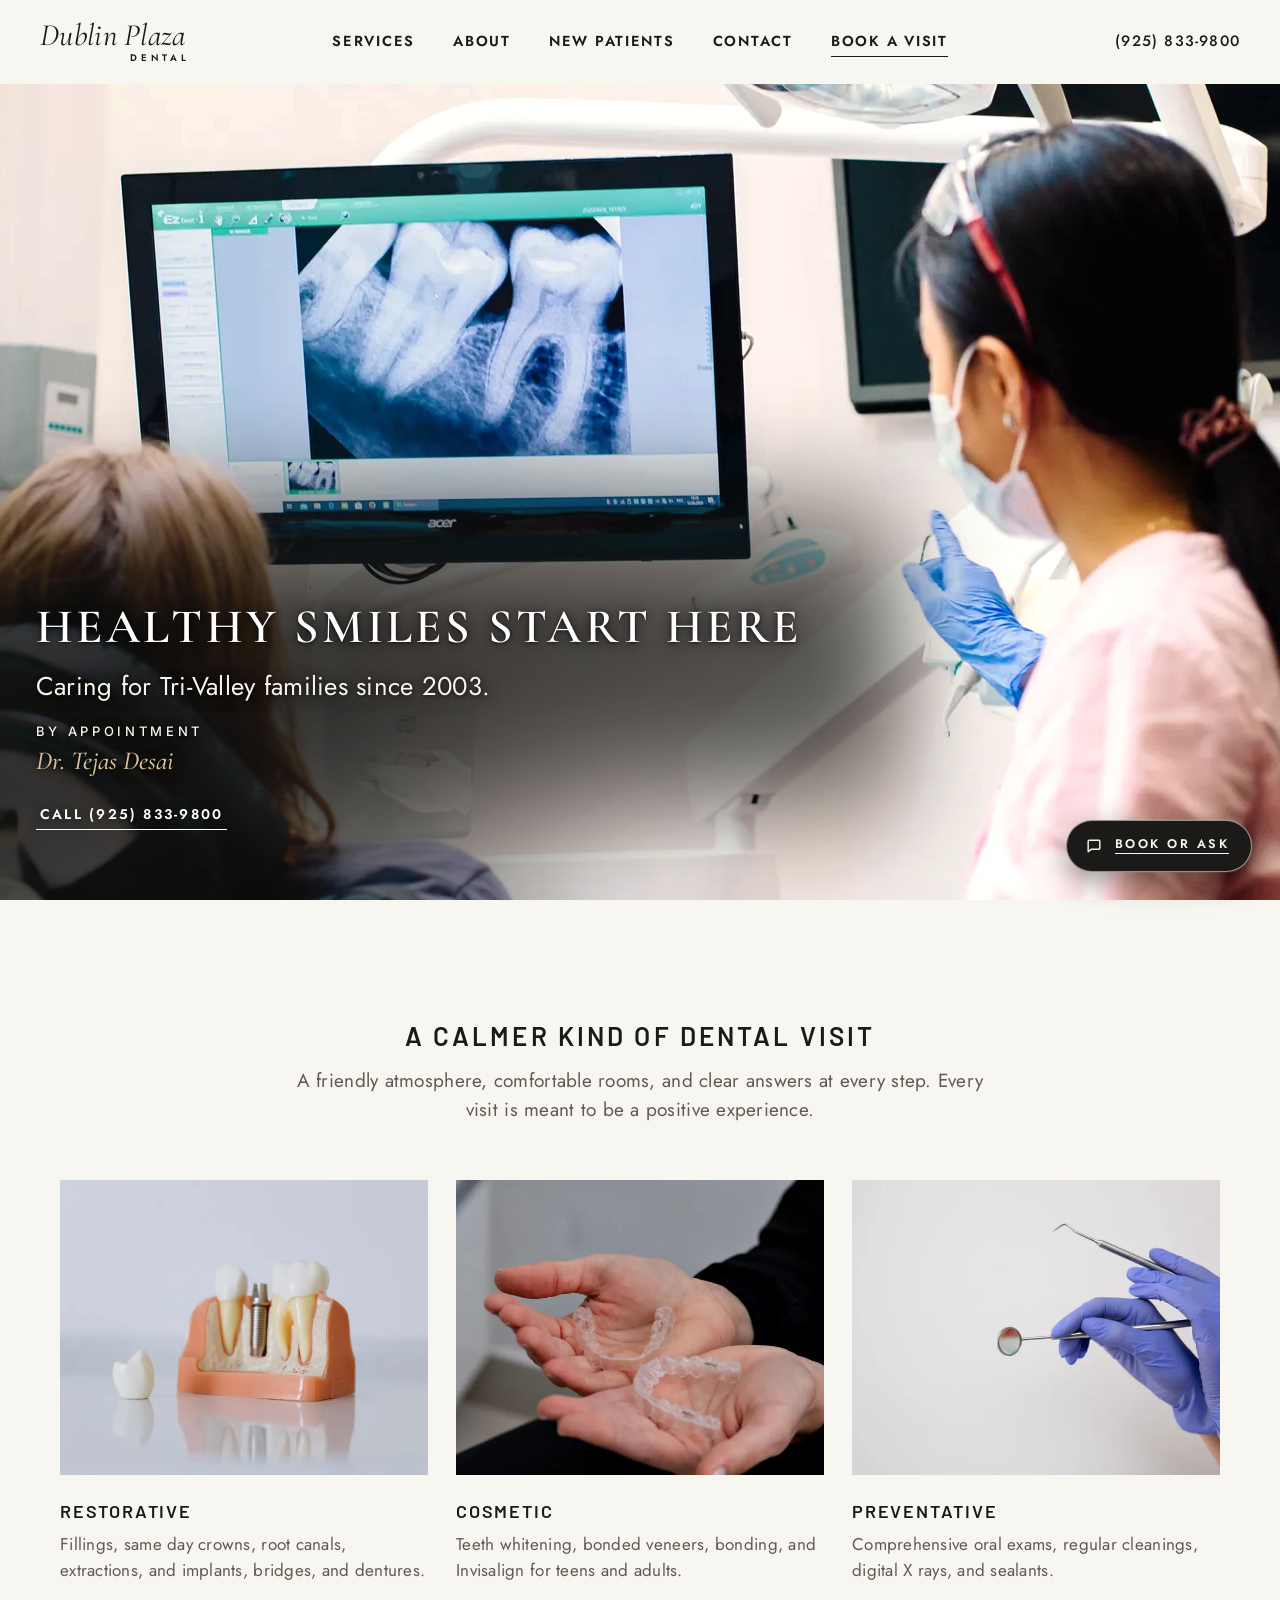
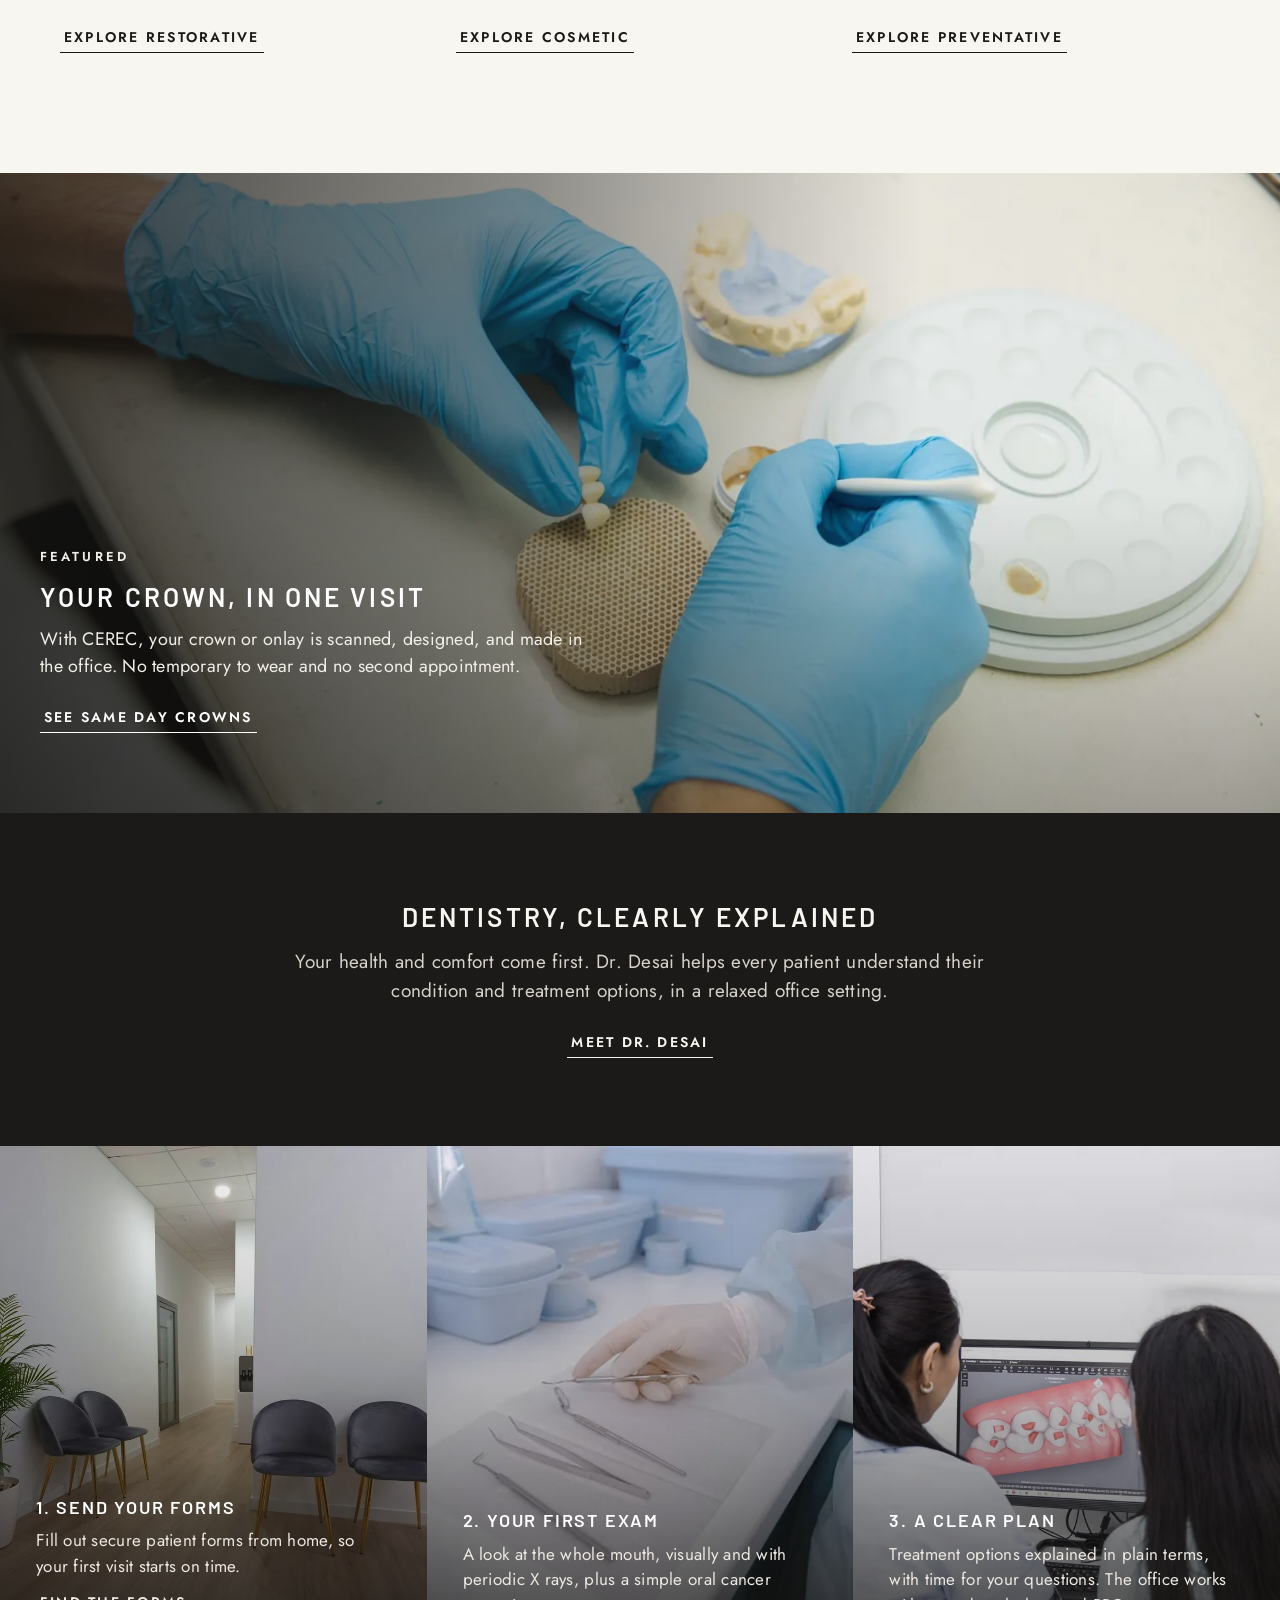
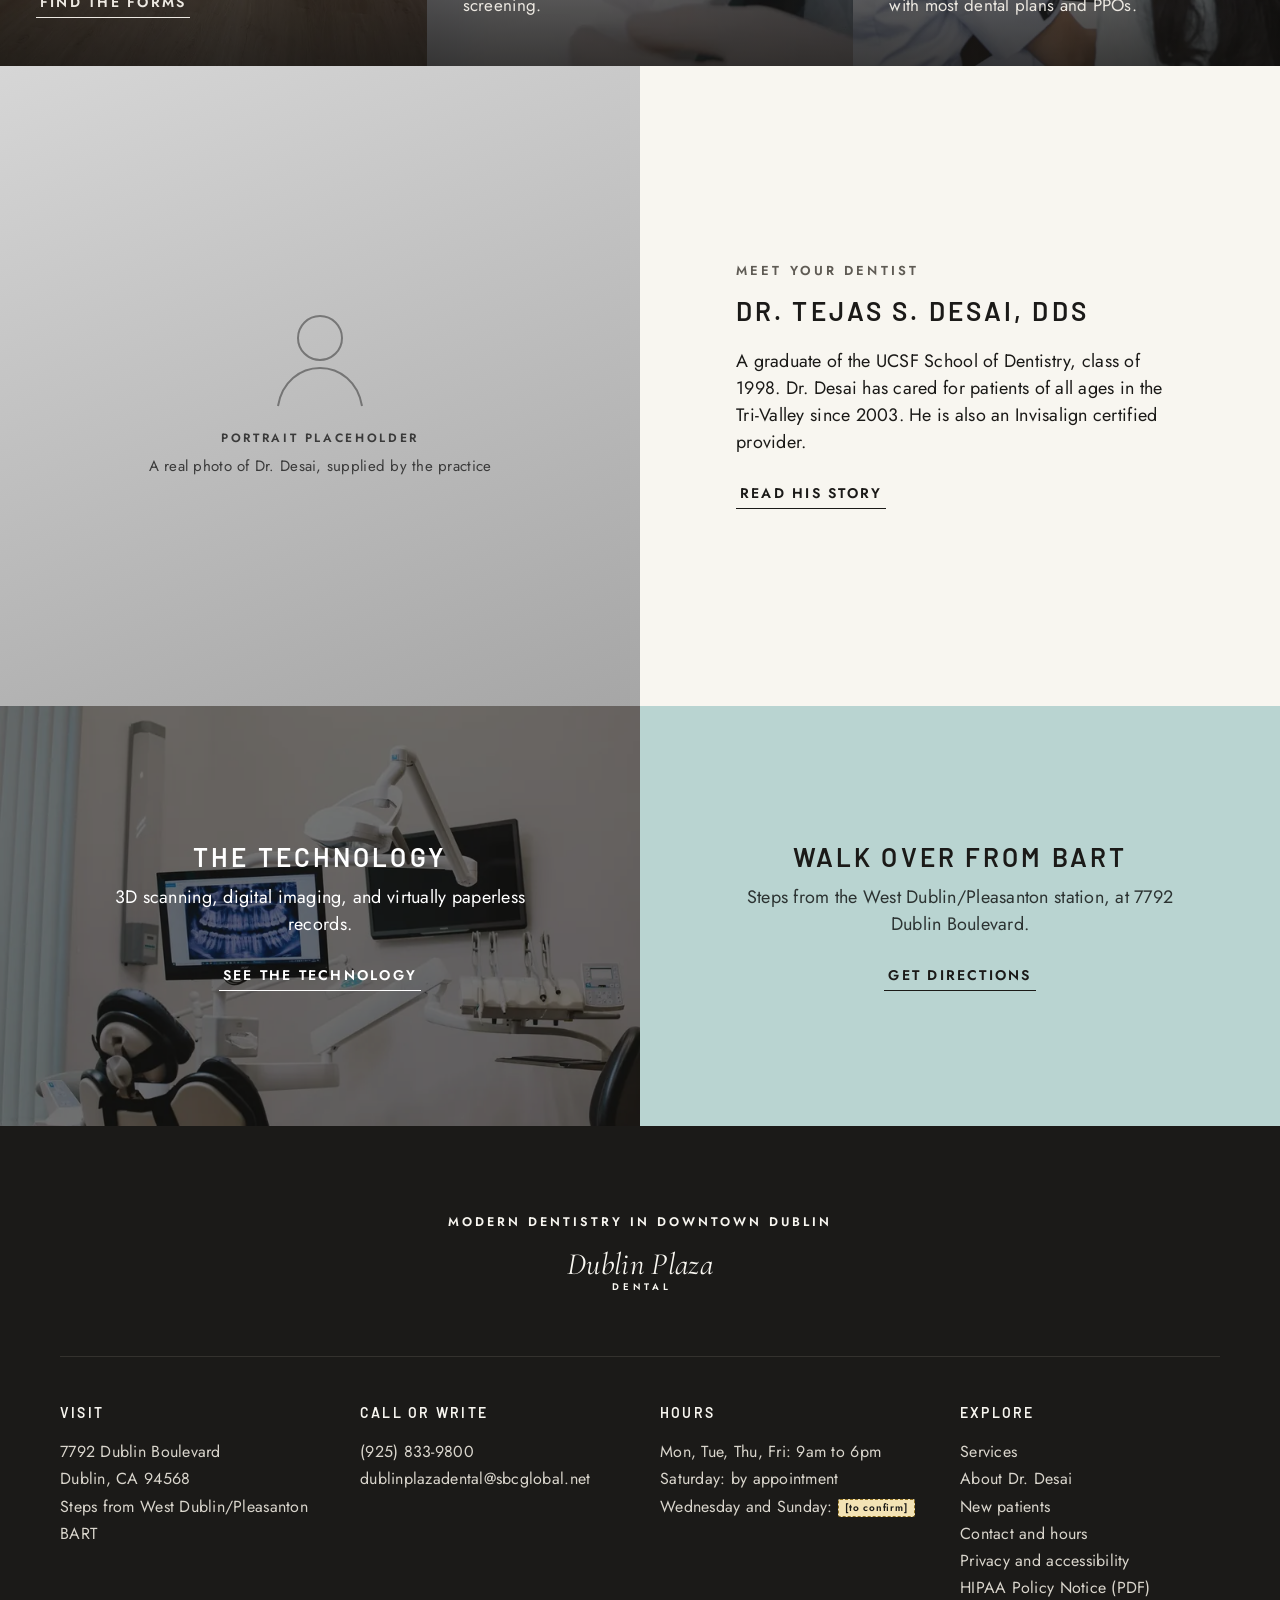
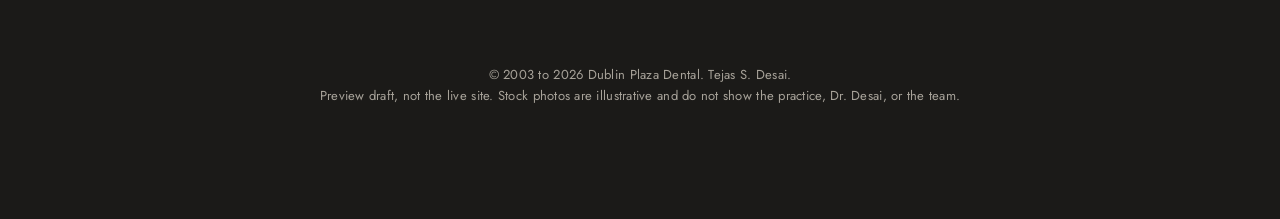
==== commit 17c5d02b: "Update Dublin Plaza Dental site draft to v2 for GitHub Pages preview." ====
--- a/index.html
+++ b/index.html
@@ -12,17 +12,18 @@
 <meta name="theme-color" content="#f8f6f0">
 <link rel="icon" href="favicon.svg" type="image/svg+xml">
 <link rel="preload" href="fonts/jost-latin.woff2" as="font" type="font/woff2" crossorigin>
+<link rel="preload" href="fonts/cormorant-600-latin.woff2" as="font" type="font/woff2" crossorigin>
 <link rel="preload" href="fonts/barlow-600-latin.woff2" as="font" type="font/woff2" crossorigin>
 <link rel="stylesheet" href="styles.css"><link rel="stylesheet" href="chat.css">
 <style>
-/* v5 hero rotation: restore natural color, soft type veil. */
-.hero>img{filter:saturate(1.05) contrast(1.03) brightness(1.01);object-position:50% 50%}
-.hero::after{background:linear-gradient(90deg,rgba(20,19,17,.40) 0%,rgba(20,19,17,.16) 30%,rgba(20,19,17,0) 56%),linear-gradient(0deg,rgba(20,19,17,.44) 0%,rgba(20,19,17,.10) 26%,rgba(20,19,17,0) 48%)}
-.hero .tint{position:absolute;inset:0;pointer-events:none;background:linear-gradient(90deg,rgba(185,212,209,.05),rgba(40,30,20,.04) 40%,transparent 70%)}
-.hero[data-hero=consult]>img{object-position:50% 50%}
-.hero[data-hero=chair]>img{object-position:50% 50%}
-.hero[data-hero=scan]>img{object-position:50% 50%}
-.hero[data-hero=light]>img{object-position:50% 50%}
+/* v2: natural color, subtle left scrim only, focal crops so people stay in frame. */
+.hero>img{filter:saturate(1.05) contrast(1.03) brightness(1.01)}
+.hero::after{background:none}
+.hero .tint{display:none}
+.hero[data-hero=consult]>img{object-position:22% 42%}
+.hero[data-hero=chair]>img{object-position:50% 48%}
+.hero[data-hero=scan]>img{object-position:46% 50%}
+.hero[data-hero=light]>img{object-position:42% 72%}
 </style>
 <script src="hero-rotate.js"></script>
 <script type="application/ld+json">{"@context": "https://schema.org", "@type": "Dentist", "name": "Dublin Plaza Dental", "url": "https://www.desaidpd.com/", "telephone": "+1-925-833-9800", "email": "dublinplazadental@sbcglobal.net", "image": "https://agentiksystems.ai/dublinplazadental/images/og-image.jpg", "address": {"@type": "PostalAddress", "streetAddress": "7792 Dublin Boulevard", "addressLocality": "Dublin", "addressRegion": "CA", "postalCode": "94568", "addressCountry": "US"}, "openingHoursSpecification": [{"@type": "OpeningHoursSpecification", "dayOfWeek": ["Monday", "Tuesday", "Thursday", "Friday"], "opens": "09:00", "closes": "18:00"}], "foundingDate": "2003", "areaServed": "Tri-Valley, California", "employee": {"@type": "Person", "name": "Tejas S. Desai", "jobTitle": "Dentist", "alumniOf": {"@type": "CollegeOrUniversity", "name": "University of California, San Francisco School of Dentistry"}, "memberOf": {"@type": "Organization", "name": "American Dental Association"}}}</script>
--- a/styles.css
+++ b/styles.css
@@ -1,6 +1,7 @@
 /* Dublin Plaza Dental, full site draft v1. Fonts are self hosted WOFF2 subsets (SIL OFL). */
 @font-face{font-family:"Jost";src:url(fonts/jost-latin.woff2) format("woff2");font-weight:300 700;font-display:swap}
 @font-face{font-family:"Barlow";src:url(fonts/barlow-600-latin.woff2) format("woff2");font-weight:600;font-display:swap}
+@font-face{font-family:"Cormorant";src:url(fonts/cormorant-600-latin.woff2) format("woff2");font-weight:600;font-style:normal;font-display:swap}
 @font-face{font-family:"Cormorant";src:url(fonts/cormorant-italic-latin.woff2) format("woff2");font-weight:300 700;font-style:italic;font-display:swap}
 @font-face{font-family:"Inter";src:url(fonts/inter-500-latin.woff2) format("woff2");font-weight:500;font-display:swap}
 :root{
@@ -61,16 +62,21 @@
 .hdr .tel:hover{text-decoration:underline;text-underline-offset:5px}
 
 /* Hero */
-.hero{position:relative;height:calc(100vh - var(--hdr));min-height:720px;max-height:900px;overflow:hidden;background:#cfd6d6;color:var(--white)}
+.hero{position:relative;height:calc(100vh - var(--hdr));min-height:min(720px, calc(100dvh - var(--hdr)));max-height:900px;overflow:hidden;background:#cfd6d6;color:var(--white)}
 .hero video,.hero>img{position:absolute;inset:0;width:100%;height:100%;object-fit:cover;filter:saturate(.82) contrast(1.02)}
-.hero::after{content:"";position:absolute;inset:0;background:linear-gradient(90deg,rgba(20,19,17,.62) 0%,rgba(20,19,17,.28) 38%,rgba(20,19,17,0) 62%),linear-gradient(0deg,rgba(20,19,17,.5) 0%,rgba(20,19,17,0) 45%)}
-.hero .copy{position:absolute;left:clamp(20px,2.8vw,40px);bottom:clamp(36px,5.5vw,72px);z-index:2;max-width:min(900px,calc(100% - 2 * clamp(20px,2.8vw,40px)))}
-.hero h1{font-size:clamp(26px,1.15rem + 1.78vw,44px);font-weight:600;letter-spacing:.11em;line-height:1.12;text-wrap:balance;text-shadow:0 1px 18px rgba(0,0,0,.18)}
-.hero .sub{font-size:clamp(17px,0.85rem + 0.95vw,27px);margin-top:clamp(10px,1vw,16px);max-width:min(540px,100%);color:#f1eee8}
-.hero .sign{margin-top:clamp(14px,1.4vw,22px);font-family:"Inter",var(--sans);font-size:clamp(11px,0.5rem + 0.4vw,13px);font-weight:500;letter-spacing:.28em;text-transform:uppercase;color:rgba(255,251,244,.96);line-height:1.2;text-shadow:0 1px 10px rgba(0,0,0,.5)}
-.hero .sign strong{display:block;font-family:var(--script);font-style:italic;font-weight:500;font-size:clamp(20px,1rem + 0.85vw,26px);letter-spacing:0;text-transform:none;color:#D8C29A;margin-top:6px;text-shadow:0 2px 14px rgba(0,0,0,.6)}
+.hero::after{content:"";position:absolute;inset:0;background:none}
+.hero .copy{position:absolute;left:clamp(20px,2.8vw,40px);bottom:clamp(36px,5.5vw,72px);z-index:2;width:fit-content;max-width:min(900px,calc(100% - 2 * clamp(20px,2.8vw,40px)))}
+.hero .copy::before{content:"";position:absolute;left:-180px;top:-160px;right:-100px;bottom:-180px;background:radial-gradient(ellipse 165% 48% at 50% 38%,rgba(20,19,17,.86) 0%,rgba(20,19,17,.70) 34%,rgba(20,19,17,.48) 52%,rgba(20,19,17,.18) 68%,rgba(20,19,17,0) 80%),radial-gradient(ellipse 85% 72% at 16% 72%,rgba(20,19,17,.88) 0%,rgba(20,19,17,.52) 40%,rgba(20,19,17,0) 70%);filter:blur(48px);pointer-events:none;z-index:-1}
+.hero h1{font-family:"Cormorant",Georgia,serif;font-style:normal;font-weight:600;font-size:clamp(28px,1.1rem + 2.4vw,52px);letter-spacing:.07em;line-height:1.12;text-transform:uppercase;text-wrap:balance;text-shadow:0 2px 20px rgba(0,0,0,.7),0 0 8px rgba(0,0,0,.45),0 1px 3px rgba(0,0,0,.6)}
+.hero .sub{font-size:clamp(17px,0.85rem + 0.95vw,27px);margin-top:clamp(10px,1vw,16px);max-width:min(540px,100%);color:#f7f4ee;text-shadow:0 2px 16px rgba(0,0,0,.75),0 1px 4px rgba(0,0,0,.55)}
+.hero .sign{margin-top:clamp(14px,1.4vw,22px);font-family:"Inter",var(--sans);font-size:clamp(11px,0.5rem + 0.4vw,13px);font-weight:500;letter-spacing:.28em;text-transform:uppercase;color:rgba(255,251,244,.98);line-height:1.2;text-shadow:0 2px 14px rgba(0,0,0,.75),0 1px 3px rgba(0,0,0,.6)}
+.hero .sign strong{display:block;font-family:var(--script);font-style:italic;font-weight:500;font-size:clamp(20px,1rem + 0.85vw,26px);letter-spacing:0;text-transform:none;color:#D8C29A;margin-top:6px;text-shadow:0 2px 14px rgba(0,0,0,.7),0 1px 3px rgba(0,0,0,.5)}
+.hero .ctas .cta{text-shadow:0 1px 10px rgba(0,0,0,.55)}
 @media (min-width:1100px){
 .hero .copy{max-width:min(900px,calc(100% - 40px - 428px))}
+}
+@media (max-width:700px){
+.hero h1{white-space:normal}
 }
 .vctl{position:absolute;right:40px;top:28px;z-index:3;display:flex;align-items:center;gap:10px;background:rgba(20,19,17,.42);color:#fff;border:1px solid rgba(255,255,255,.5);font:600 11px/1 var(--sans);letter-spacing:.16em;text-transform:uppercase;padding:9px 14px;border-radius:30px;cursor:pointer}
 .vctl:hover{background:rgba(20,19,17,.65)}
@@ -368,7 +374,7 @@
   .hdr .wrap{padding:0 20px}
   .sec{padding:72px 0}.sec.tight{padding:56px 0}
   .head{margin-bottom:40px}
-  .hero{height:calc(100svh - var(--hdr));min-height:560px;max-height:760px}
+  .hero{height:calc(100svh - var(--hdr));min-height:min(560px, calc(100svh - var(--hdr)));max-height:760px}
   .hero .copy{bottom:96px}
   .tiles,.tech,.cols.c3,.cols.c4{grid-template-columns:1fr}
   .tile p{min-height:0}
@@ -395,10 +401,13 @@
 address{font-style:normal}
 .ftr .tbc{font-size:10px}
 @media (max-width:640px){
-  .hero::after{background:linear-gradient(0deg,rgba(20,19,17,.66) 0%,rgba(20,19,17,.38) 34%,rgba(20,19,17,0) 58%)!important}
-  .hero[data-hero=light]>img{object-position:40% 50%!important}
-}
-@media (max-width:640px){ .hero[data-hero=consult]>img{object-position:17% 50%!important} }
+  .hero::after{background:none!important}
+  .hero .copy::before{left:-28px;top:-28px;right:-24px;bottom:-28px;background:radial-gradient(ellipse 90% 90% at 20% 70%,rgba(20,19,17,.82) 0%,rgba(20,19,17,.5) 40%,rgba(20,19,17,.18) 68%,rgba(20,19,17,0) 84%)}
+  .hero[data-hero=light]>img{object-position:40% 72%!important}
+  .hero[data-hero=consult]>img{object-position:18% 42%!important}
+  .hero[data-hero=scan]>img{object-position:38% 50%!important}
+  .hero[data-hero=chair]>img{object-position:50% 48%!important}
+}
 .index{grid-template-columns:none;grid-auto-flow:column;grid-auto-columns:1fr}
 @media (max-width:1024px){ .index{grid-auto-flow:row;grid-template-columns:repeat(auto-fit,minmax(150px,1fr))} }
 @media (max-width:640px){ .index{grid-template-columns:1fr 1fr} .index a{border-right:1px solid var(--line)} .index a:nth-child(2n){border-right:0} }
